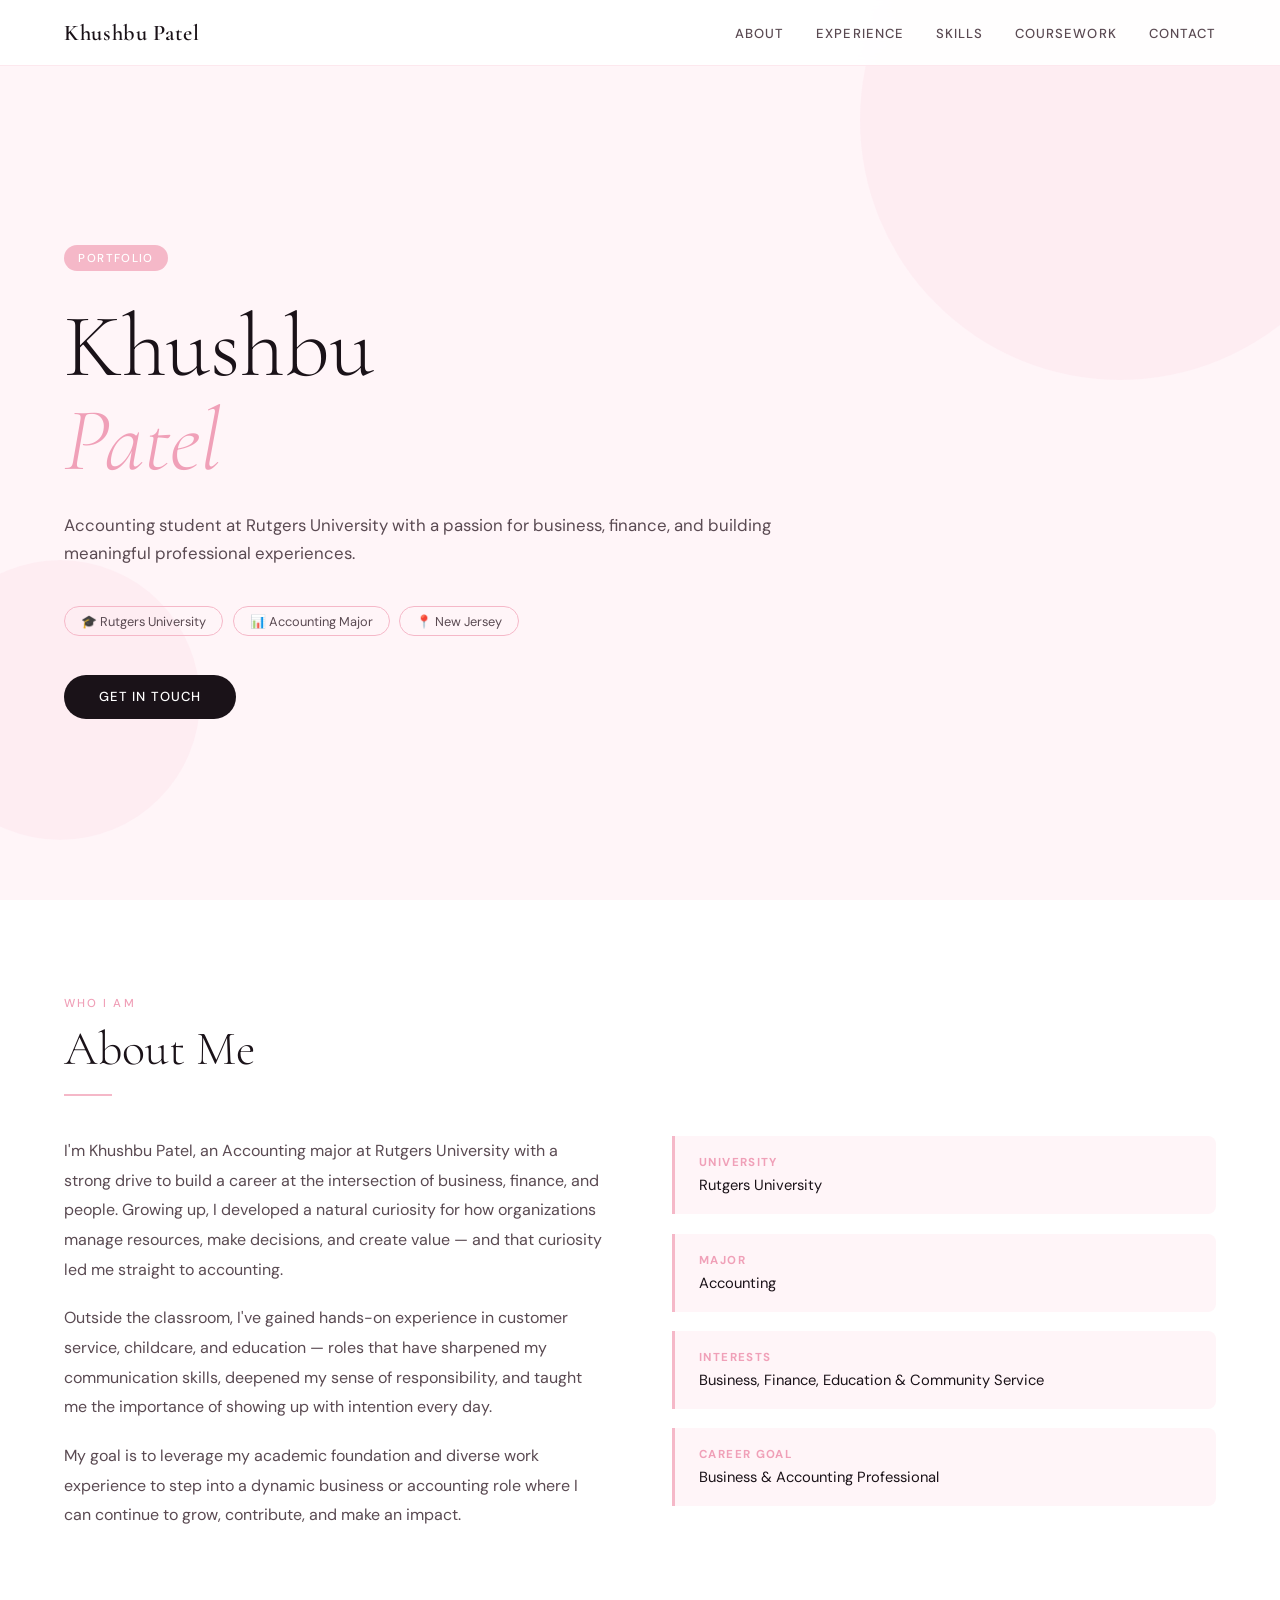
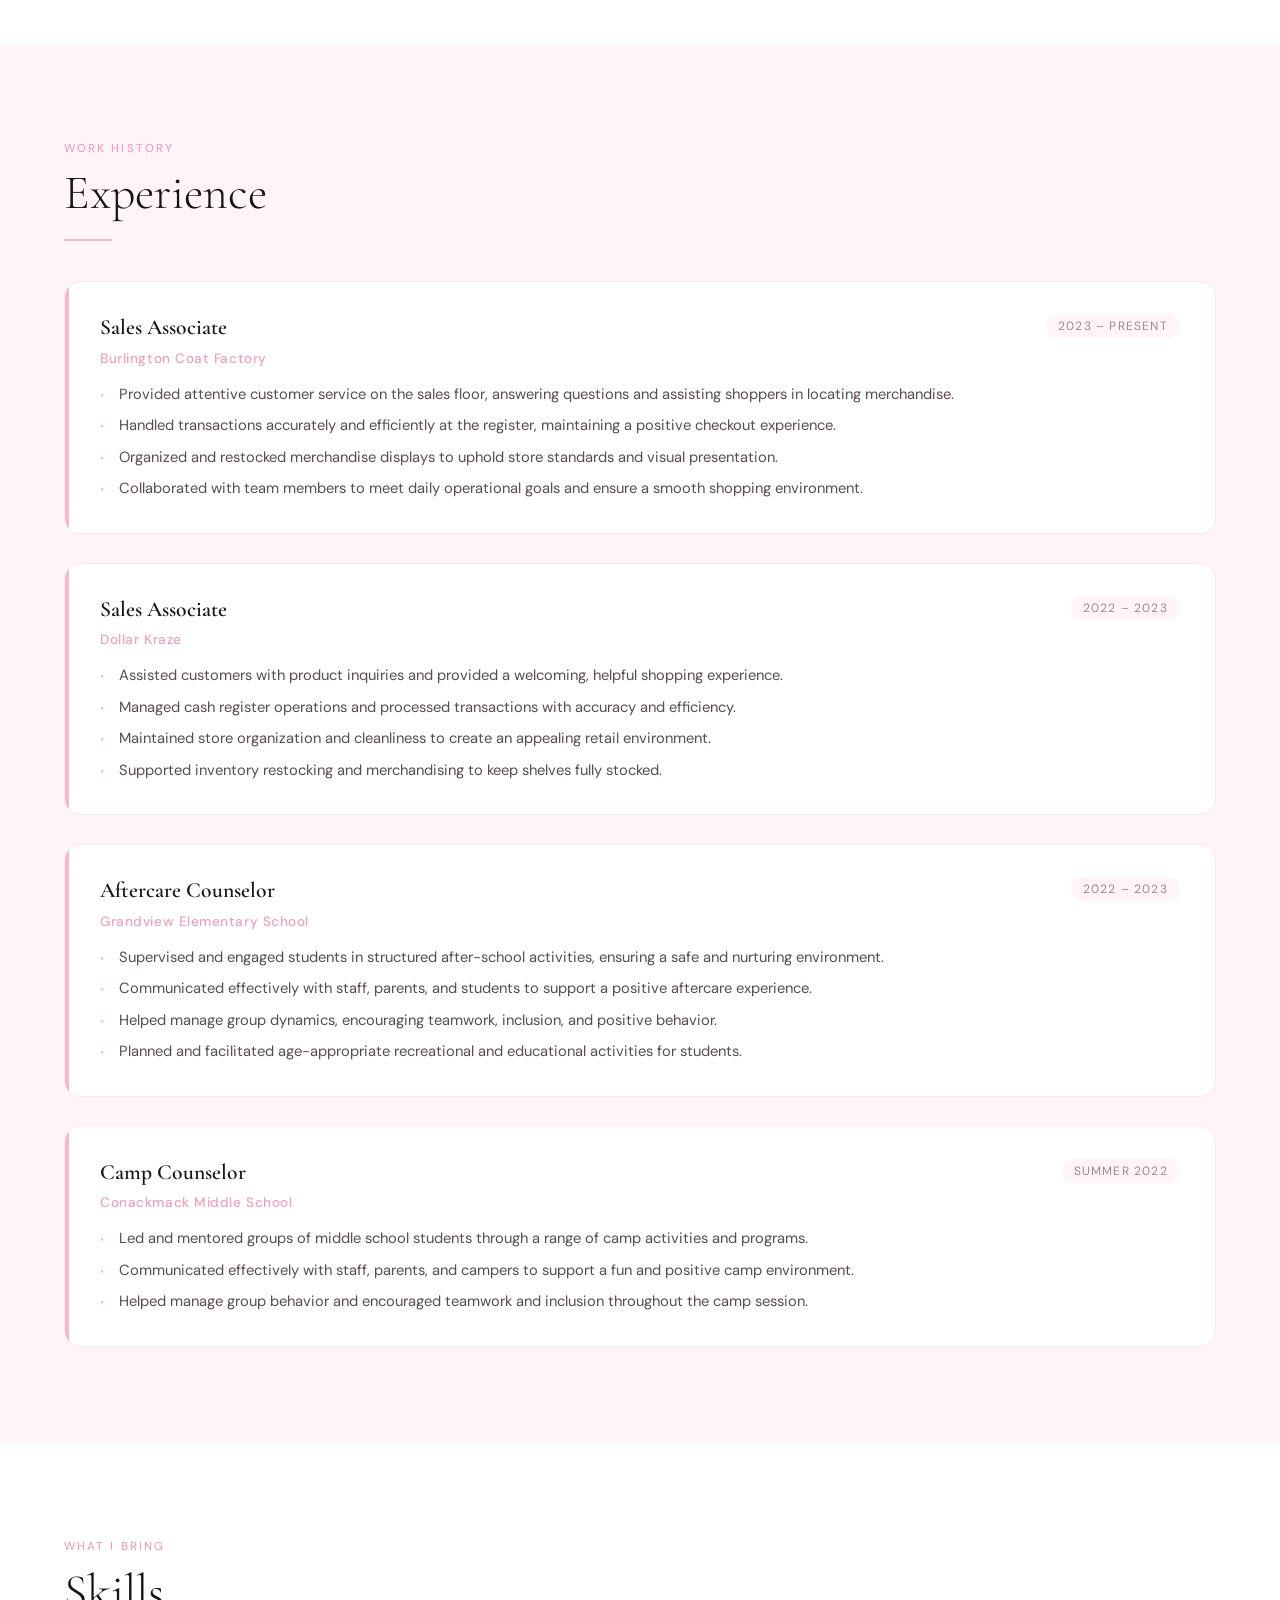
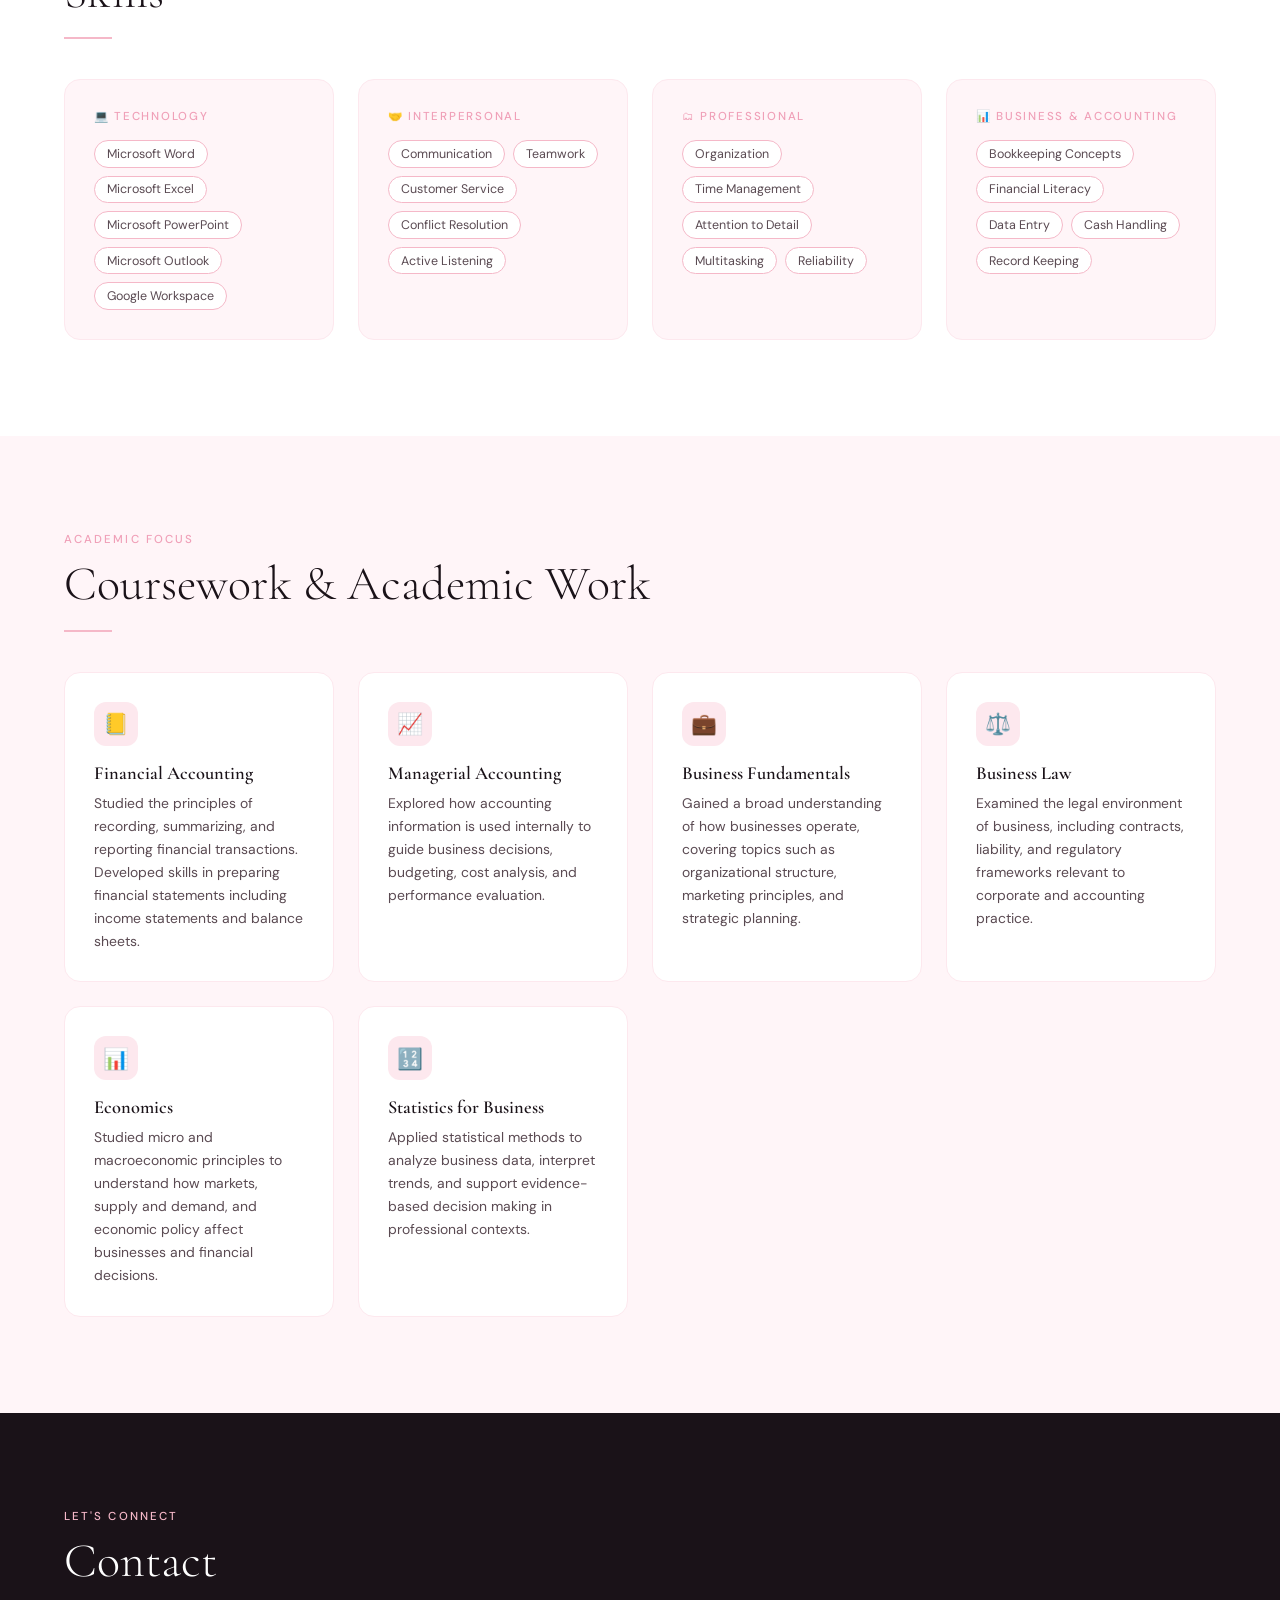
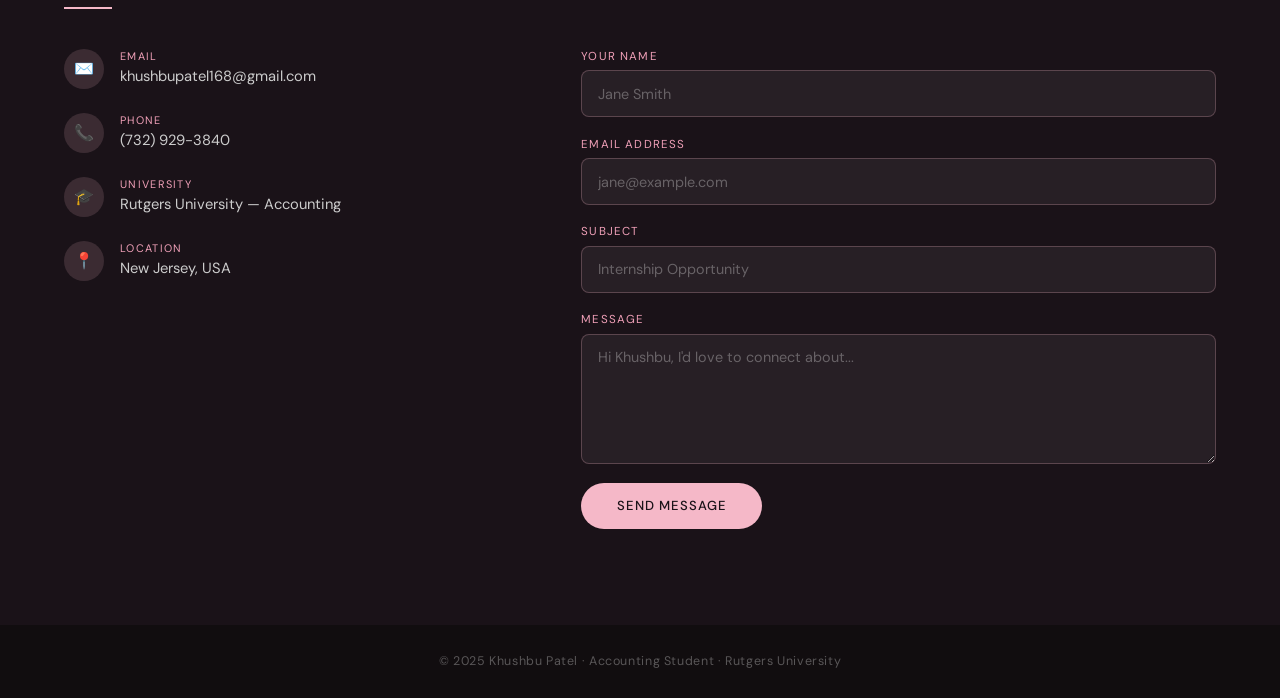
==== index.html @ afddd0d2 "Website Files Includes all files for the website..." ====
<!DOCTYPE html>
<html lang="en">
<head>
  <meta charset="UTF-8" />
  <meta name="viewport" content="width=device-width, initial-scale=1.0"/>
  <title>Khushbu Patel — Portfolio</title>
  <link href="https://fonts.googleapis.com/css2?family=Cormorant+Garamond:ital,wght@0,300;0,400;0,600;1,300;1,400&family=DM+Sans:wght@300;400;500&display=swap" rel="stylesheet"/>
  <link rel="stylesheet" href="styles.css" />
</head>
<body>

<!-- NAV -->
<nav>
  <div class="nav-logo">Khushbu Patel</div>
  <button class="nav-hamburger" id="hamburger" aria-label="Open menu">&#9776;</button>
  <ul class="nav-links" id="navLinks">
    <li><a href="#about">About</a></li>
    <li><a href="#experience">Experience</a></li>
    <li><a href="#skills">Skills</a></li>
    <li><a href="#coursework">Coursework</a></li>
    <li><a href="#contact">Contact</a></li>
  </ul>
</nav>

<!-- HERO -->
<section id="hero">
  <div class="hero-bg-circle c1"></div>
  <div class="hero-bg-circle c2"></div>
  <div class="hero-content">
    <div class="hero-tag">Portfolio</div>
    <h1>Khushbu<br><em>Patel</em></h1>
    <p class="hero-sub">
      Accounting student at Rutgers University with a passion for business, finance, and building meaningful professional experiences.
    </p>
    <div class="hero-pills">
      <span class="pill">🎓 Rutgers University</span>
      <span class="pill">📊 Accounting Major</span>
      <span class="pill">📍 New Jersey</span>
    </div>
    <a href="#contact" class="hero-cta">Get in Touch</a>
  </div>
</section>

<!-- ABOUT -->
<section id="about">
  <div class="section-label">Who I Am</div>
  <div class="section-title">About Me</div>
  <div class="divider"></div>
  <div class="about-grid reveal">
    <div class="about-text">
      <p>
        I'm Khushbu Patel, an Accounting major at Rutgers University with a strong drive to build a career at the intersection of business, finance, and people. Growing up, I developed a natural curiosity for how organizations manage resources, make decisions, and create value — and that curiosity led me straight to accounting.
      </p>
      <p>
        Outside the classroom, I've gained hands-on experience in customer service, childcare, and education — roles that have sharpened my communication skills, deepened my sense of responsibility, and taught me the importance of showing up with intention every day.
      </p>
      <p>
        My goal is to leverage my academic foundation and diverse work experience to step into a dynamic business or accounting role where I can continue to grow, contribute, and make an impact.
      </p>
    </div>
    <div class="about-facts">
      <div class="fact-card">
        <h4>University</h4>
        <p>Rutgers University</p>
      </div>
      <div class="fact-card">
        <h4>Major</h4>
        <p>Accounting</p>
      </div>
      <div class="fact-card">
        <h4>Interests</h4>
        <p>Business, Finance, Education &amp; Community Service</p>
      </div>
      <div class="fact-card">
        <h4>Career Goal</h4>
        <p>Business &amp; Accounting Professional</p>
      </div>
    </div>
  </div>
</section>

<!-- EXPERIENCE -->
<section id="experience">
  <div class="section-label">Work History</div>
  <div class="section-title">Experience</div>
  <div class="divider"></div>
  <div class="exp-grid">

    <div class="exp-card reveal">
      <div class="exp-header">
        <div class="exp-role">Sales Associate</div>
        <div class="exp-date">2023 – Present</div>
      </div>
      <div class="exp-company">Burlington Coat Factory</div>
      <ul class="exp-bullets">
        <li>Provided attentive customer service on the sales floor, answering questions and assisting shoppers in locating merchandise.</li>
        <li>Handled transactions accurately and efficiently at the register, maintaining a positive checkout experience.</li>
        <li>Organized and restocked merchandise displays to uphold store standards and visual presentation.</li>
        <li>Collaborated with team members to meet daily operational goals and ensure a smooth shopping environment.</li>
      </ul>
    </div>

    <div class="exp-card reveal">
      <div class="exp-header">
        <div class="exp-role">Sales Associate</div>
        <div class="exp-date">2022 – 2023</div>
      </div>
      <div class="exp-company">Dollar Kraze</div>
      <ul class="exp-bullets">
        <li>Assisted customers with product inquiries and provided a welcoming, helpful shopping experience.</li>
        <li>Managed cash register operations and processed transactions with accuracy and efficiency.</li>
        <li>Maintained store organization and cleanliness to create an appealing retail environment.</li>
        <li>Supported inventory restocking and merchandising to keep shelves fully stocked.</li>
      </ul>
    </div>

    <div class="exp-card reveal">
      <div class="exp-header">
        <div class="exp-role">Aftercare Counselor</div>
        <div class="exp-date">2022 – 2023</div>
      </div>
      <div class="exp-company">Grandview Elementary School</div>
      <ul class="exp-bullets">
        <li>Supervised and engaged students in structured after-school activities, ensuring a safe and nurturing environment.</li>
        <li>Communicated effectively with staff, parents, and students to support a positive aftercare experience.</li>
        <li>Helped manage group dynamics, encouraging teamwork, inclusion, and positive behavior.</li>
        <li>Planned and facilitated age-appropriate recreational and educational activities for students.</li>
      </ul>
    </div>

    <div class="exp-card reveal">
      <div class="exp-header">
        <div class="exp-role">Camp Counselor</div>
        <div class="exp-date">Summer 2022</div>
      </div>
      <div class="exp-company">Conackmack Middle School</div>
      <ul class="exp-bullets">
        <li>Led and mentored groups of middle school students through a range of camp activities and programs.</li>
        <li>Communicated effectively with staff, parents, and campers to support a fun and positive camp environment.</li>
        <li>Helped manage group behavior and encouraged teamwork and inclusion throughout the camp session.</li>
      </ul>
    </div>

  </div>
</section>

<!-- SKILLS -->
<section id="skills">
  <div class="section-label">What I Bring</div>
  <div class="section-title">Skills</div>
  <div class="divider"></div>
  <div class="skills-grid reveal">

    <div class="skill-category">
      <div class="skill-cat-title">💻 Technology</div>
      <div class="skill-tags">
        <span class="skill-tag">Microsoft Word</span>
        <span class="skill-tag">Microsoft Excel</span>
        <span class="skill-tag">Microsoft PowerPoint</span>
        <span class="skill-tag">Microsoft Outlook</span>
        <span class="skill-tag">Google Workspace</span>
      </div>
    </div>

    <div class="skill-category">
      <div class="skill-cat-title">🤝 Interpersonal</div>
      <div class="skill-tags">
        <span class="skill-tag">Communication</span>
        <span class="skill-tag">Teamwork</span>
        <span class="skill-tag">Customer Service</span>
        <span class="skill-tag">Conflict Resolution</span>
        <span class="skill-tag">Active Listening</span>
      </div>
    </div>

    <div class="skill-category">
      <div class="skill-cat-title">🗂 Professional</div>
      <div class="skill-tags">
        <span class="skill-tag">Organization</span>
        <span class="skill-tag">Time Management</span>
        <span class="skill-tag">Attention to Detail</span>
        <span class="skill-tag">Multitasking</span>
        <span class="skill-tag">Reliability</span>
      </div>
    </div>

    <div class="skill-category">
      <div class="skill-cat-title">📊 Business &amp; Accounting</div>
      <div class="skill-tags">
        <span class="skill-tag">Bookkeeping Concepts</span>
        <span class="skill-tag">Financial Literacy</span>
        <span class="skill-tag">Data Entry</span>
        <span class="skill-tag">Cash Handling</span>
        <span class="skill-tag">Record Keeping</span>
      </div>
    </div>

  </div>
</section>

<!-- COURSEWORK -->
<section id="coursework">
  <div class="section-label">Academic Focus</div>
  <div class="section-title">Coursework &amp; Academic Work</div>
  <div class="divider"></div>
  <div class="course-grid reveal">

    <div class="course-card">
      <div class="course-icon">📒</div>
      <h3>Financial Accounting</h3>
      <p>Studied the principles of recording, summarizing, and reporting financial transactions. Developed skills in preparing financial statements including income statements and balance sheets.</p>
    </div>

    <div class="course-card">
      <div class="course-icon">📈</div>
      <h3>Managerial Accounting</h3>
      <p>Explored how accounting information is used internally to guide business decisions, budgeting, cost analysis, and performance evaluation.</p>
    </div>

    <div class="course-card">
      <div class="course-icon">💼</div>
      <h3>Business Fundamentals</h3>
      <p>Gained a broad understanding of how businesses operate, covering topics such as organizational structure, marketing principles, and strategic planning.</p>
    </div>

    <div class="course-card">
      <div class="course-icon">⚖️</div>
      <h3>Business Law</h3>
      <p>Examined the legal environment of business, including contracts, liability, and regulatory frameworks relevant to corporate and accounting practice.</p>
    </div>

    <div class="course-card">
      <div class="course-icon">📊</div>
      <h3>Economics</h3>
      <p>Studied micro and macroeconomic principles to understand how markets, supply and demand, and economic policy affect businesses and financial decisions.</p>
    </div>

    <div class="course-card">
      <div class="course-icon">🔢</div>
      <h3>Statistics for Business</h3>
      <p>Applied statistical methods to analyze business data, interpret trends, and support evidence-based decision making in professional contexts.</p>
    </div>

  </div>
</section>

<!-- CONTACT -->
<section id="contact">
  <div class="section-label">Let's Connect</div>
  <div class="section-title">Contact</div>
  <div class="divider contact-divider"></div>
  <div class="contact-grid reveal">

    <div class="contact-info">
      <div class="contact-item">
        <div class="contact-icon">✉️</div>
        <div class="contact-item-text">
          <span class="contact-item-label">Email</span>
          <span class="contact-item-value"><a href="mailto:khushbupatel168@gmail.com">khushbupatel168@gmail.com</a></span>
        </div>
      </div>
      <div class="contact-item">
        <div class="contact-icon">📞</div>
        <div class="contact-item-text">
          <span class="contact-item-label">Phone</span>
          <span class="contact-item-value"><a href="tel:+17329293840">(732) 929-3840</a></span>
        </div>
      </div>
      <div class="contact-item">
        <div class="contact-icon">🎓</div>
        <div class="contact-item-text">
          <span class="contact-item-label">University</span>
          <span class="contact-item-value">Rutgers University — Accounting</span>
        </div>
      </div>
      <div class="contact-item">
        <div class="contact-icon">📍</div>
        <div class="contact-item-text">
          <span class="contact-item-label">Location</span>
          <span class="contact-item-value">New Jersey, USA</span>
        </div>
      </div>
    </div>

    <form class="contact-form" id="contactForm">
      <div class="form-group">
        <label for="name">Your Name</label>
        <input type="text" id="name" placeholder="Jane Smith" required />
      </div>
      <div class="form-group">
        <label for="email">Email Address</label>
        <input type="email" id="email" placeholder="jane@example.com" required />
      </div>
      <div class="form-group">
        <label for="subject">Subject</label>
        <input type="text" id="subject" placeholder="Internship Opportunity" />
      </div>
      <div class="form-group">
        <label for="message">Message</label>
        <textarea id="message" placeholder="Hi Khushbu, I'd love to connect about..." required></textarea>
      </div>
      <button type="submit" class="submit-btn" id="submitBtn">Send Message</button>
    </form>

  </div>
</section>

<footer>
  <p>© 2025 Khushbu Patel · Accounting Student · Rutgers University</p>
</footer>

<script src="main.js"></script>
</body>
</html>
---- styles.css ----
/* ============================================================
   styles.css — Khushbu Patel Portfolio
   ============================================================ */

/* ── CSS VARIABLES ── */
:root {
  --pink:       #f5b8c8;
  --pink-light: #fde8ee;
  --pink-mid:   #f0a0b8;
  --pink-pale:  #fff5f8;
  --dark:       #1a1218;
  --mid:        #5a4a52;
  --light:      #9a8890;
  --white:      #ffffff;
}

/* ── RESET & BASE ── */
*, *::before, *::after {
  margin: 0;
  padding: 0;
  box-sizing: border-box;
}

html {
  scroll-behavior: smooth;
}

body {
  font-family: 'DM Sans', sans-serif;
  background: var(--white);
  color: var(--dark);
  overflow-x: hidden;
}

/* ── NAVIGATION ── */
nav {
  position: fixed;
  top: 0; left: 0; right: 0;
  z-index: 100;
  display: flex;
  justify-content: space-between;
  align-items: center;
  padding: 1.2rem 5%;
  background: rgba(255, 255, 255, 0.92);
  backdrop-filter: blur(12px);
  border-bottom: 1px solid var(--pink-light);
  transition: box-shadow 0.3s;
}

nav.scrolled {
  box-shadow: 0 2px 20px rgba(245, 184, 200, 0.2);
}

.nav-logo {
  font-family: 'Cormorant Garamond', serif;
  font-size: 1.4rem;
  font-weight: 600;
  color: var(--dark);
  letter-spacing: 0.03em;
}

.nav-links {
  display: flex;
  gap: 2rem;
  list-style: none;
}

.nav-links a {
  text-decoration: none;
  font-size: 0.82rem;
  font-weight: 500;
  letter-spacing: 0.08em;
  text-transform: uppercase;
  color: var(--mid);
  transition: color 0.2s;
  position: relative;
  padding-bottom: 2px;
}

.nav-links a::after {
  content: '';
  position: absolute;
  bottom: 0; left: 0;
  width: 0; height: 1px;
  background: var(--pink-mid);
  transition: width 0.25s;
}

.nav-links a:hover { color: var(--pink-mid); }
.nav-links a:hover::after { width: 100%; }

.nav-hamburger {
  display: none;
  background: none;
  border: none;
  font-size: 1.5rem;
  cursor: pointer;
  color: var(--dark);
}

/* ── HERO ── */
#hero {
  min-height: 100vh;
  display: flex;
  align-items: center;
  justify-content: flex-start;
  padding: 8rem 5% 4rem;
  background: var(--pink-pale);
  position: relative;
  overflow: hidden;
}

.hero-bg-circle {
  position: absolute;
  border-radius: 50%;
  background: var(--pink-light);
  opacity: 0.55;
}

.hero-bg-circle.c1 { width: 520px; height: 520px; top: -140px; right: -100px; }
.hero-bg-circle.c2 { width: 280px; height: 280px; bottom: 60px;  left: -80px; }

.hero-content {
  position: relative;
  max-width: 720px;
}

.hero-tag {
  display: inline-block;
  background: var(--pink);
  color: var(--white);
  font-size: 0.72rem;
  font-weight: 500;
  letter-spacing: 0.12em;
  text-transform: uppercase;
  padding: 0.35rem 0.9rem;
  border-radius: 2rem;
  margin-bottom: 1.8rem;
  animation: fadeUp 0.6s ease both;
}

h1 {
  font-family: 'Cormorant Garamond', serif;
  font-size: clamp(3.2rem, 7vw, 6rem);
  font-weight: 300;
  line-height: 1.05;
  color: var(--dark);
  margin-bottom: 0.5rem;
  animation: fadeUp 0.7s 0.1s ease both;
}

h1 em {
  font-style: italic;
  color: var(--pink-mid);
}

.hero-sub {
  font-size: 1.05rem;
  color: var(--mid);
  margin: 1.4rem 0 2.4rem;
  line-height: 1.7;
  animation: fadeUp 0.7s 0.2s ease both;
}

.hero-pills {
  display: flex;
  flex-wrap: wrap;
  gap: 0.6rem;
  animation: fadeUp 0.7s 0.3s ease both;
}

.pill {
  border: 1px solid var(--pink);
  color: var(--mid);
  font-size: 0.8rem;
  padding: 0.35rem 1rem;
  border-radius: 2rem;
  background: transparent;
}

.hero-cta {
  display: inline-block;
  margin-top: 2.4rem;
  background: var(--dark);
  color: var(--white);
  text-decoration: none;
  font-size: 0.82rem;
  font-weight: 500;
  letter-spacing: 0.08em;
  text-transform: uppercase;
  padding: 0.85rem 2.2rem;
  border-radius: 2rem;
  transition: background 0.25s, transform 0.2s;
  animation: fadeUp 0.7s 0.4s ease both;
}

.hero-cta:hover {
  background: var(--pink-mid);
  transform: translateY(-2px);
}

/* ── SECTIONS (shared) ── */
section {
  padding: 6rem 5%;
}

.section-label {
  font-size: 0.72rem;
  font-weight: 500;
  letter-spacing: 0.18em;
  text-transform: uppercase;
  color: var(--pink-mid);
  margin-bottom: 0.6rem;
}

.section-title {
  font-family: 'Cormorant Garamond', serif;
  font-size: clamp(2rem, 4vw, 3rem);
  font-weight: 300;
  color: var(--dark);
  line-height: 1.2;
}

.divider {
  width: 48px;
  height: 2px;
  background: var(--pink);
  margin: 1rem 0 2.5rem;
}

/* ── ABOUT ── */
#about {
  background: var(--white);
}

.about-grid {
  display: grid;
  grid-template-columns: 1fr 1fr;
  gap: 4rem;
  align-items: start;
}

.about-text p {
  font-size: 1rem;
  line-height: 1.85;
  color: var(--mid);
  margin-bottom: 1.2rem;
}

.about-facts {
  display: flex;
  flex-direction: column;
  gap: 1.2rem;
}

.fact-card {
  background: var(--pink-pale);
  border-left: 3px solid var(--pink);
  padding: 1.2rem 1.5rem;
  border-radius: 0 0.5rem 0.5rem 0;
}

.fact-card h4 {
  font-size: 0.72rem;
  letter-spacing: 0.12em;
  text-transform: uppercase;
  color: var(--pink-mid);
  margin-bottom: 0.3rem;
}

.fact-card p {
  font-size: 0.92rem;
  color: var(--dark);
  font-weight: 400;
}

/* ── EXPERIENCE ── */
#experience {
  background: var(--pink-pale);
}

.exp-grid {
  display: flex;
  flex-direction: column;
  gap: 1.8rem;
}

.exp-card {
  background: var(--white);
  border-radius: 1rem;
  padding: 2rem 2.2rem;
  border: 1px solid var(--pink-light);
  transition: box-shadow 0.25s, transform 0.25s;
  position: relative;
  overflow: hidden;
}

.exp-card::before {
  content: '';
  position: absolute;
  left: 0; top: 0; bottom: 0;
  width: 4px;
  background: var(--pink);
}

.exp-card:hover {
  box-shadow: 0 8px 32px rgba(245, 184, 200, 0.25);
  transform: translateY(-3px);
}

.exp-header {
  display: flex;
  justify-content: space-between;
  align-items: flex-start;
  margin-bottom: 0.6rem;
  flex-wrap: wrap;
  gap: 0.5rem;
}

.exp-role {
  font-family: 'Cormorant Garamond', serif;
  font-size: 1.35rem;
  font-weight: 600;
  color: var(--dark);
}

.exp-date {
  font-size: 0.75rem;
  letter-spacing: 0.1em;
  text-transform: uppercase;
  color: var(--light);
  background: var(--pink-pale);
  padding: 0.25rem 0.75rem;
  border-radius: 1rem;
}

.exp-company {
  font-size: 0.85rem;
  font-weight: 500;
  color: var(--pink-mid);
  margin-bottom: 1rem;
  letter-spacing: 0.04em;
}

.exp-bullets {
  list-style: none;
  display: flex;
  flex-direction: column;
  gap: 0.5rem;
}

.exp-bullets li {
  font-size: 0.92rem;
  color: var(--mid);
  line-height: 1.6;
  padding-left: 1.2rem;
  position: relative;
}

.exp-bullets li::before {
  content: '·';
  position: absolute;
  left: 0;
  color: var(--pink);
  font-size: 1.4rem;
  line-height: 1.2;
}

/* ── SKILLS ── */
#skills {
  background: var(--white);
}

.skills-grid {
  display: grid;
  grid-template-columns: repeat(auto-fit, minmax(220px, 1fr));
  gap: 1.5rem;
}

.skill-category {
  background: var(--pink-pale);
  border-radius: 1rem;
  padding: 1.8rem;
  border: 1px solid var(--pink-light);
  transition: transform 0.2s;
}

.skill-category:hover {
  transform: translateY(-4px);
}

.skill-cat-title {
  font-size: 0.72rem;
  letter-spacing: 0.15em;
  text-transform: uppercase;
  color: var(--pink-mid);
  margin-bottom: 1rem;
  font-weight: 500;
}

.skill-tags {
  display: flex;
  flex-wrap: wrap;
  gap: 0.5rem;
}

.skill-tag {
  background: var(--white);
  border: 1px solid var(--pink);
  color: var(--mid);
  font-size: 0.78rem;
  padding: 0.3rem 0.75rem;
  border-radius: 2rem;
}

/* ── COURSEWORK ── */
#coursework {
  background: var(--pink-pale);
}

.course-grid {
  display: grid;
  grid-template-columns: repeat(auto-fit, minmax(260px, 1fr));
  gap: 1.5rem;
}

.course-card {
  background: var(--white);
  border-radius: 1rem;
  padding: 1.8rem;
  border: 1px solid var(--pink-light);
  transition: box-shadow 0.25s, transform 0.25s;
}

.course-card:hover {
  box-shadow: 0 6px 24px rgba(245, 184, 200, 0.2);
  transform: translateY(-3px);
}

.course-icon {
  width: 44px; height: 44px;
  background: var(--pink-light);
  border-radius: 0.75rem;
  display: flex;
  align-items: center;
  justify-content: center;
  font-size: 1.3rem;
  margin-bottom: 1rem;
}

.course-card h3 {
  font-family: 'Cormorant Garamond', serif;
  font-size: 1.15rem;
  font-weight: 600;
  color: var(--dark);
  margin-bottom: 0.5rem;
}

.course-card p {
  font-size: 0.87rem;
  color: var(--mid);
  line-height: 1.65;
}

/* ── CONTACT ── */
#contact {
  background: var(--dark);
}

#contact .section-label { color: var(--pink); }
#contact .section-title { color: var(--white); }

.contact-divider {
  background: var(--pink);
}

.contact-grid {
  display: grid;
  grid-template-columns: 1fr 1.4fr;
  gap: 4rem;
  align-items: start;
}

.contact-info {
  display: flex;
  flex-direction: column;
  gap: 1.5rem;
}

.contact-item {
  display: flex;
  align-items: flex-start;
  gap: 1rem;
}

.contact-icon {
  width: 40px; height: 40px;
  min-width: 40px;
  background: rgba(245, 184, 200, 0.15);
  border-radius: 50%;
  display: flex;
  align-items: center;
  justify-content: center;
  font-size: 1rem;
}

.contact-item-text {
  display: flex;
  flex-direction: column;
}

.contact-item-label {
  font-size: 0.68rem;
  letter-spacing: 0.12em;
  text-transform: uppercase;
  color: var(--pink-mid);
  margin-bottom: 0.2rem;
}

.contact-item-value {
  font-size: 0.92rem;
  color: #ccc;
}

.contact-item-value a {
  color: #ccc;
  text-decoration: none;
  transition: color 0.2s;
}

.contact-item-value a:hover {
  color: var(--pink);
}

/* Contact Form */
.contact-form {
  display: flex;
  flex-direction: column;
  gap: 1.2rem;
}

.form-group {
  display: flex;
  flex-direction: column;
  gap: 0.4rem;
}

.form-group label {
  font-size: 0.72rem;
  letter-spacing: 0.1em;
  text-transform: uppercase;
  color: var(--pink-mid);
}

.form-group input,
.form-group textarea {
  background: rgba(255, 255, 255, 0.06);
  border: 1px solid rgba(245, 184, 200, 0.25);
  border-radius: 0.5rem;
  padding: 0.85rem 1rem;
  color: var(--white);
  font-family: 'DM Sans', sans-serif;
  font-size: 0.9rem;
  outline: none;
  transition: border-color 0.2s;
}

.form-group input:focus,
.form-group textarea:focus {
  border-color: var(--pink-mid);
}

.form-group textarea {
  resize: vertical;
  min-height: 130px;
}

.form-group input::placeholder,
.form-group textarea::placeholder {
  color: rgba(255, 255, 255, 0.3);
}

.submit-btn {
  align-self: flex-start;
  background: var(--pink);
  color: var(--dark);
  border: none;
  padding: 0.9rem 2.2rem;
  border-radius: 2rem;
  font-family: 'DM Sans', sans-serif;
  font-size: 0.82rem;
  font-weight: 500;
  letter-spacing: 0.08em;
  text-transform: uppercase;
  cursor: pointer;
  transition: background 0.2s, transform 0.2s;
}

.submit-btn:hover {
  background: var(--pink-mid);
  transform: translateY(-2px);
}

.submit-btn.sent {
  background: #b8e6c8;
  color: var(--dark);
  cursor: default;
  transform: none;
}

/* ── FOOTER ── */
footer {
  text-align: center;
  padding: 1.8rem;
  background: #110d0f;
  color: rgba(255, 255, 255, 0.3);
  font-size: 0.78rem;
  letter-spacing: 0.05em;
}

/* ── SCROLL REVEAL ── */
.reveal {
  opacity: 0;
  transform: translateY(24px);
  transition: opacity 0.65s ease, transform 0.65s ease;
}

.reveal.visible {
  opacity: 1;
  transform: translateY(0);
}

/* ── KEYFRAMES ── */
@keyframes fadeUp {
  from { opacity: 0; transform: translateY(22px); }
  to   { opacity: 1; transform: translateY(0); }
}

/* ── RESPONSIVE ── */
@media (max-width: 900px) {
  .about-grid,
  .contact-grid {
    grid-template-columns: 1fr;
    gap: 2.5rem;
  }
}

@media (max-width: 768px) {
  .nav-links {
    display: none;
    flex-direction: column;
    position: absolute;
    top: 100%;
    left: 0; right: 0;
    background: var(--white);
    border-top: 1px solid var(--pink-light);
    padding: 1rem 5%;
    gap: 1rem;
  }

  .nav-links.open {
    display: flex;
  }

  .nav-hamburger {
    display: block;
  }

  h1 { font-size: 2.8rem; }

  .skills-grid {
    grid-template-columns: 1fr;
  }

  .course-grid {
    grid-template-columns: 1fr;
  }
}
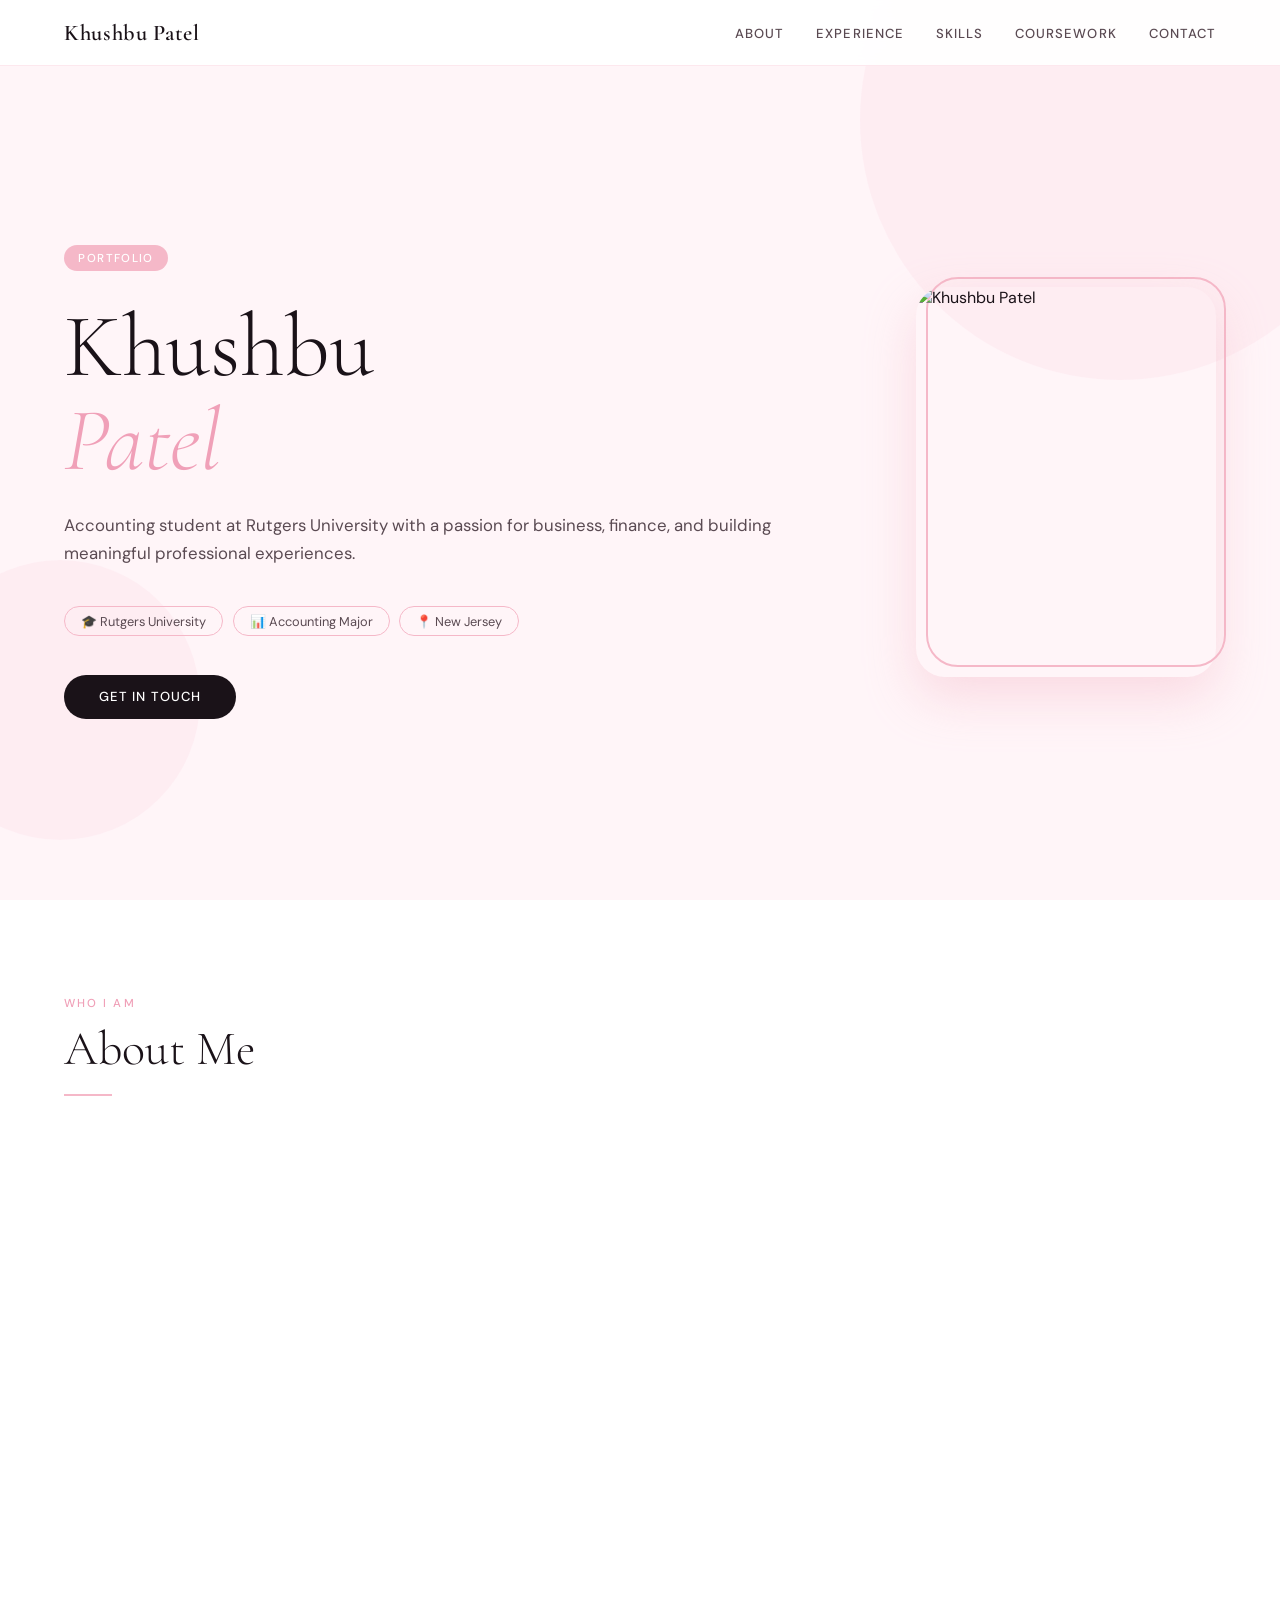
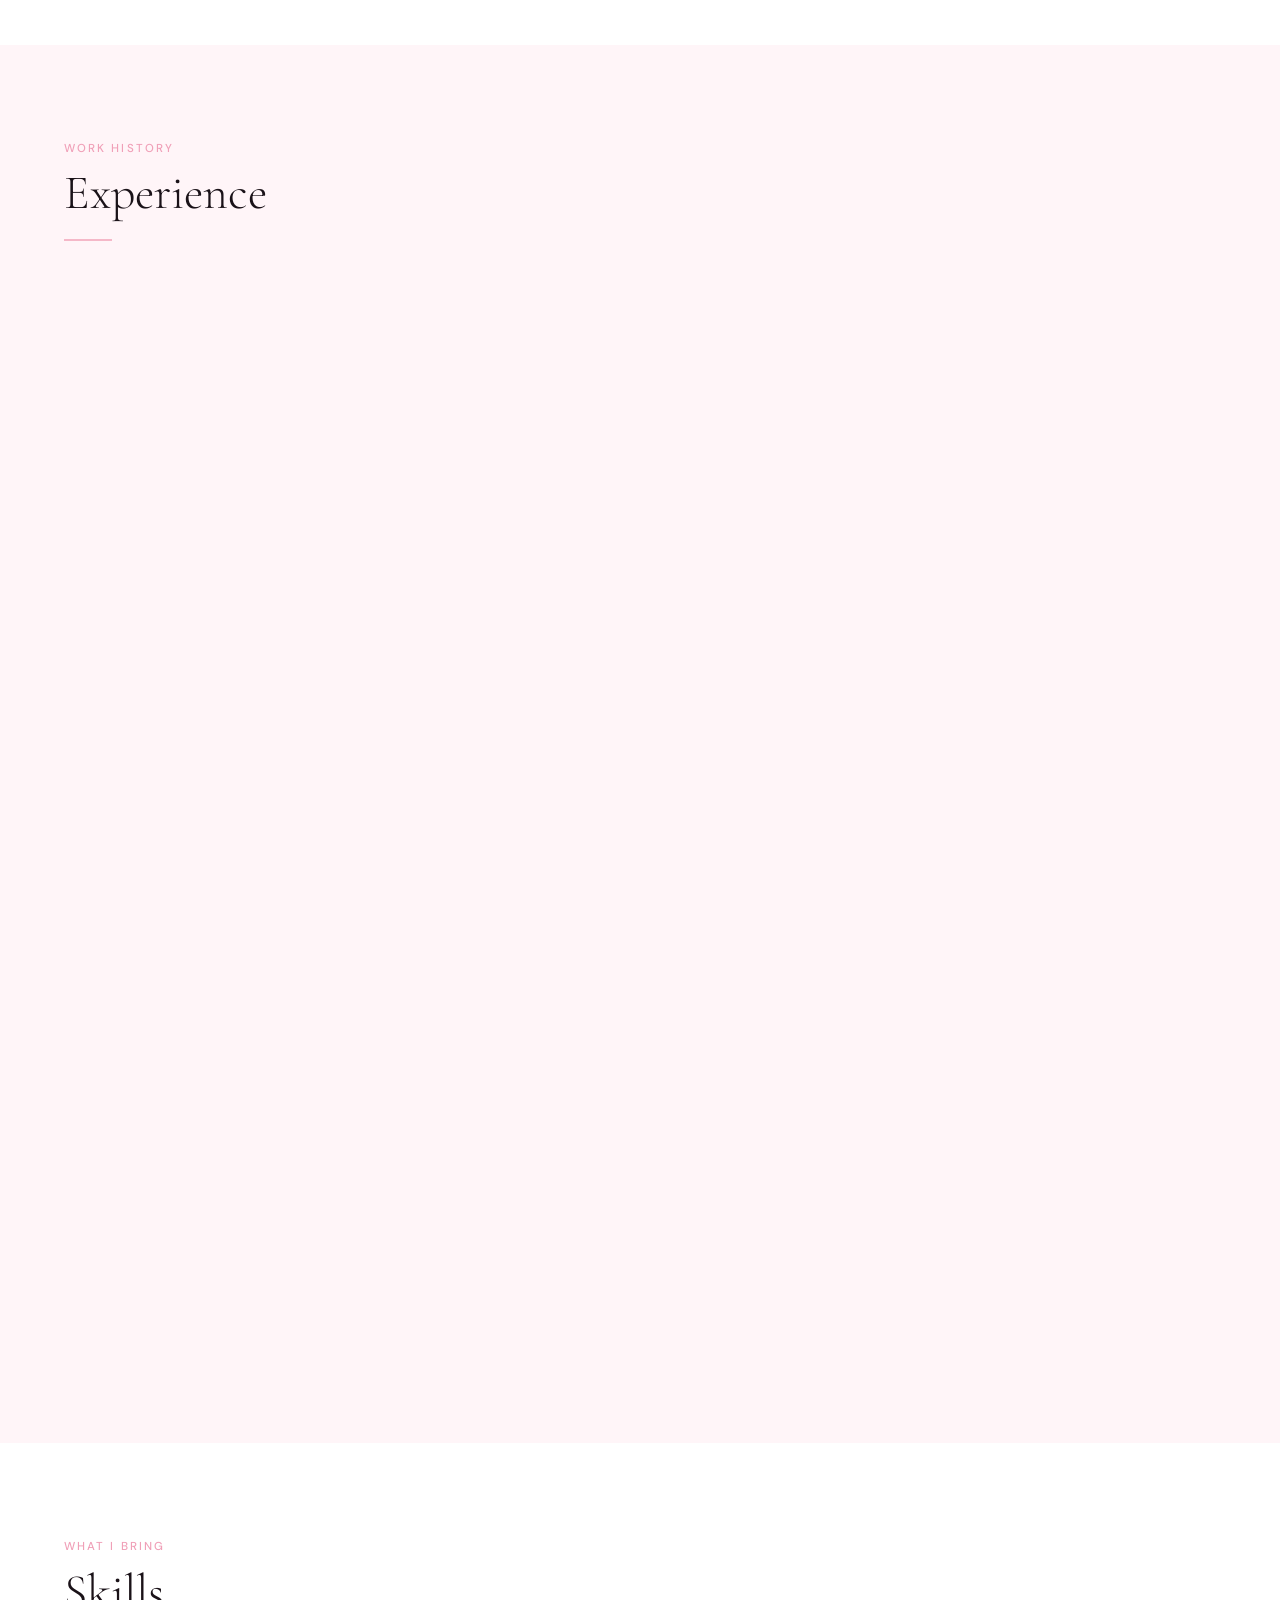
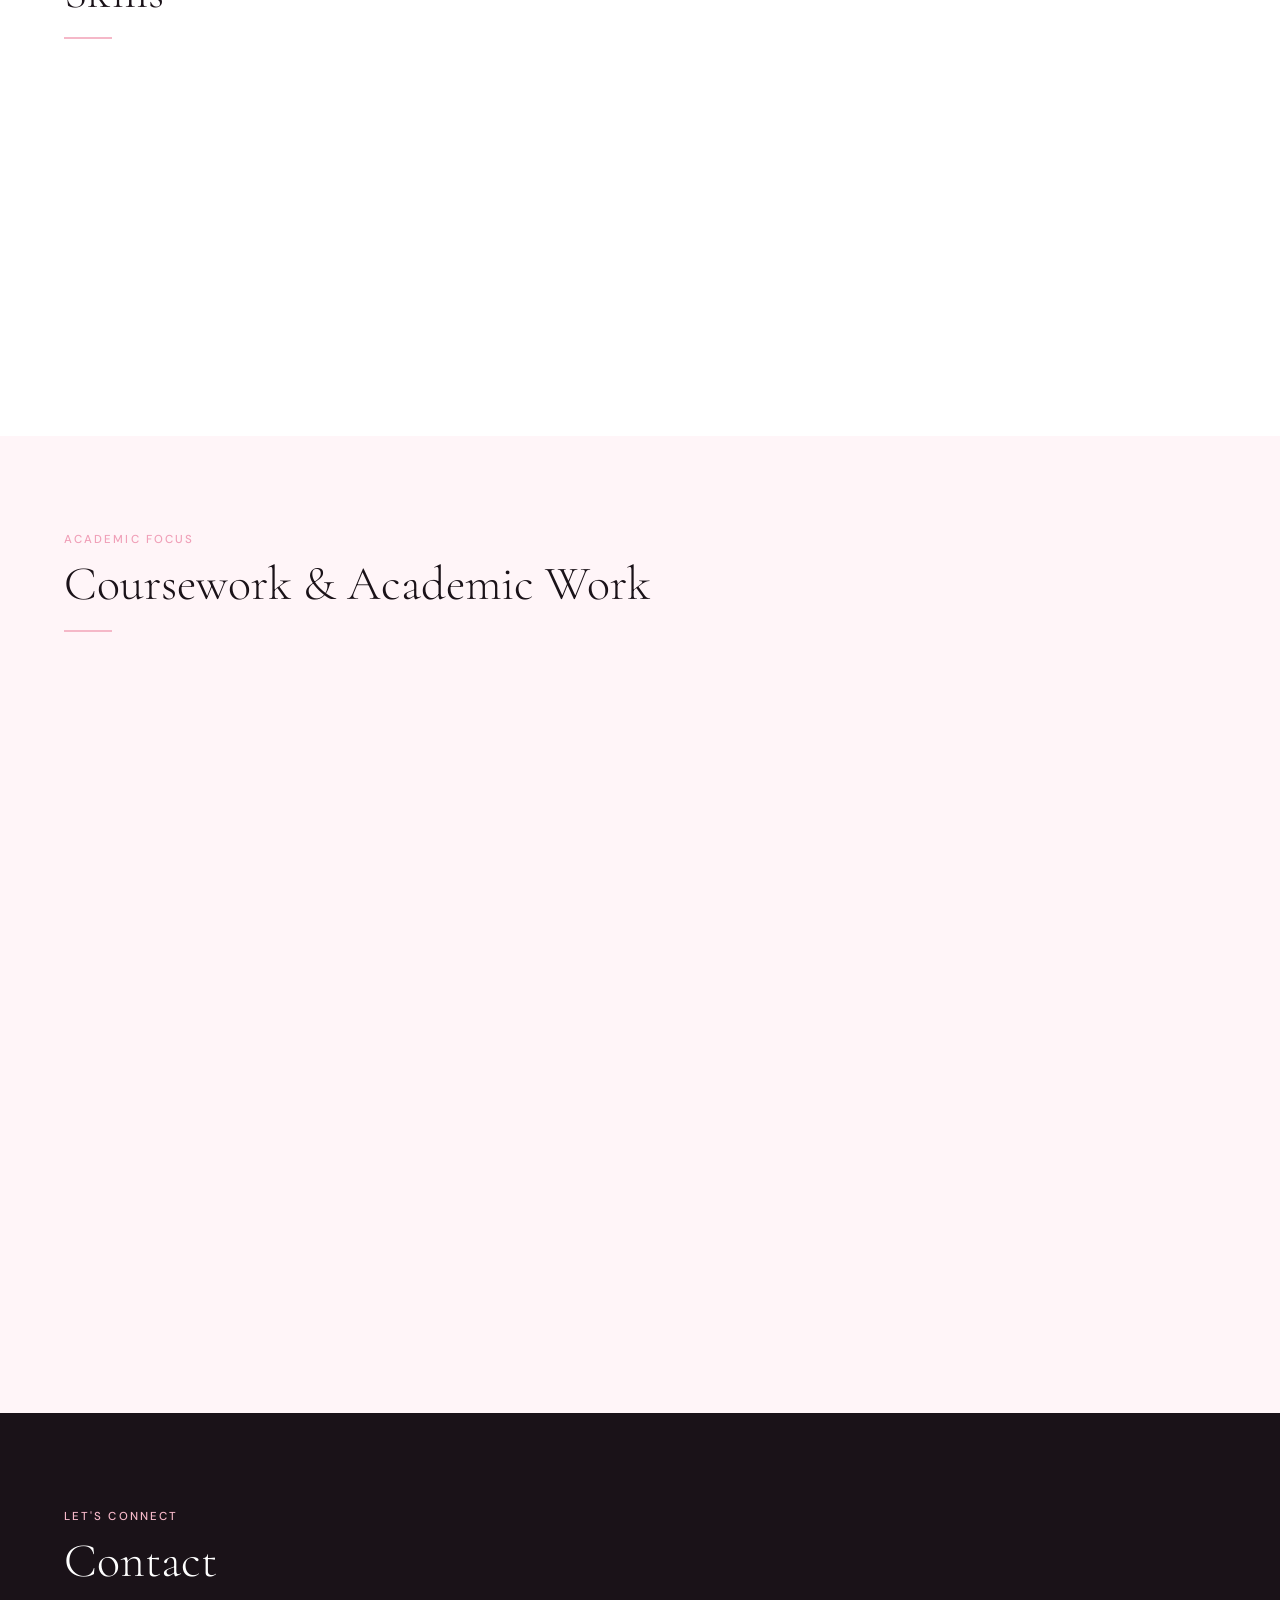
==== commit 9470825a: "Website changes Included picture for the website..." ====
--- a/index.html
+++ b/index.html
@@ -39,6 +39,11 @@
     </div>
     <a href="#contact" class="hero-cta">Get in Touch</a>
   </div>
+
+  <div class="hero-photo-wrap">
+    <img src="Screen_Shot_2026-03-10_at_1_11_37_PM.png" alt="Khushbu Patel" class="hero-photo" />
+  </div>
+
 </section>
 
 <!-- ABOUT -->
@@ -256,7 +261,7 @@
         <div class="contact-icon">✉️</div>
         <div class="contact-item-text">
           <span class="contact-item-label">Email</span>
-          <span class="contact-item-value"><a href="mailto:khushbupatel168@gmail.com">khushbupatel168@gmail.com</a></span>
+          <span class="contact-item-value"><a href="/cdn-cgi/l/email-protection#7e15160b0d161c0b0e1f0a1b124f48463e19131f1712501d1113"><span class="__cf_email__" data-cfemail="c3a8abb6b0aba1b6b3a2b7a6aff2f5fb83a4aea2aaafeda0acae">[email&#160;protected]</span></a></span>
         </div>
       </div>
       <div class="contact-item">
@@ -303,12 +308,4 @@
     </form>
 
   </div>
-</section>
-
-<footer>
-  <p>© 2025 Khushbu Patel · Accounting Student · Rutgers University</p>
-</footer>
-
-<script src="main.js"></script>
-</body>
-</html>
+</sectio
--- a/styles.css
+++ b/styles.css
@@ -616,6 +616,51 @@
   color: rgba(255, 255, 255, 0.3);
   font-size: 0.78rem;
   letter-spacing: 0.05em;
+}
+
+/* ── HERO PHOTO ── */
+#hero {
+  justify-content: space-between;
+  gap: 3rem;
+}
+
+.hero-photo-wrap {
+  position: relative;
+  flex-shrink: 0;
+  animation: fadeUp 0.8s 0.2s ease both;
+}
+
+.hero-photo-wrap::before {
+  content: '';
+  position: absolute;
+  inset: -10px -10px 10px 10px;
+  border: 2px solid var(--pink);
+  border-radius: 2rem;
+  z-index: 0;
+}
+
+.hero-photo {
+  position: relative;
+  width: 300px;
+  height: 390px;
+  object-fit: cover;
+  object-position: top center;
+  border-radius: 1.8rem;
+  z-index: 1;
+  box-shadow: 0 20px 50px rgba(245, 184, 200, 0.45);
+  display: block;
+}
+
+@media (max-width: 900px) {
+  #hero {
+    flex-direction: column-reverse;
+    align-items: flex-start;
+  }
+
+  .hero-photo {
+    width: 200px;
+    height: 260px;
+  }
 }
 
 /* ── SCROLL REVEAL ── */
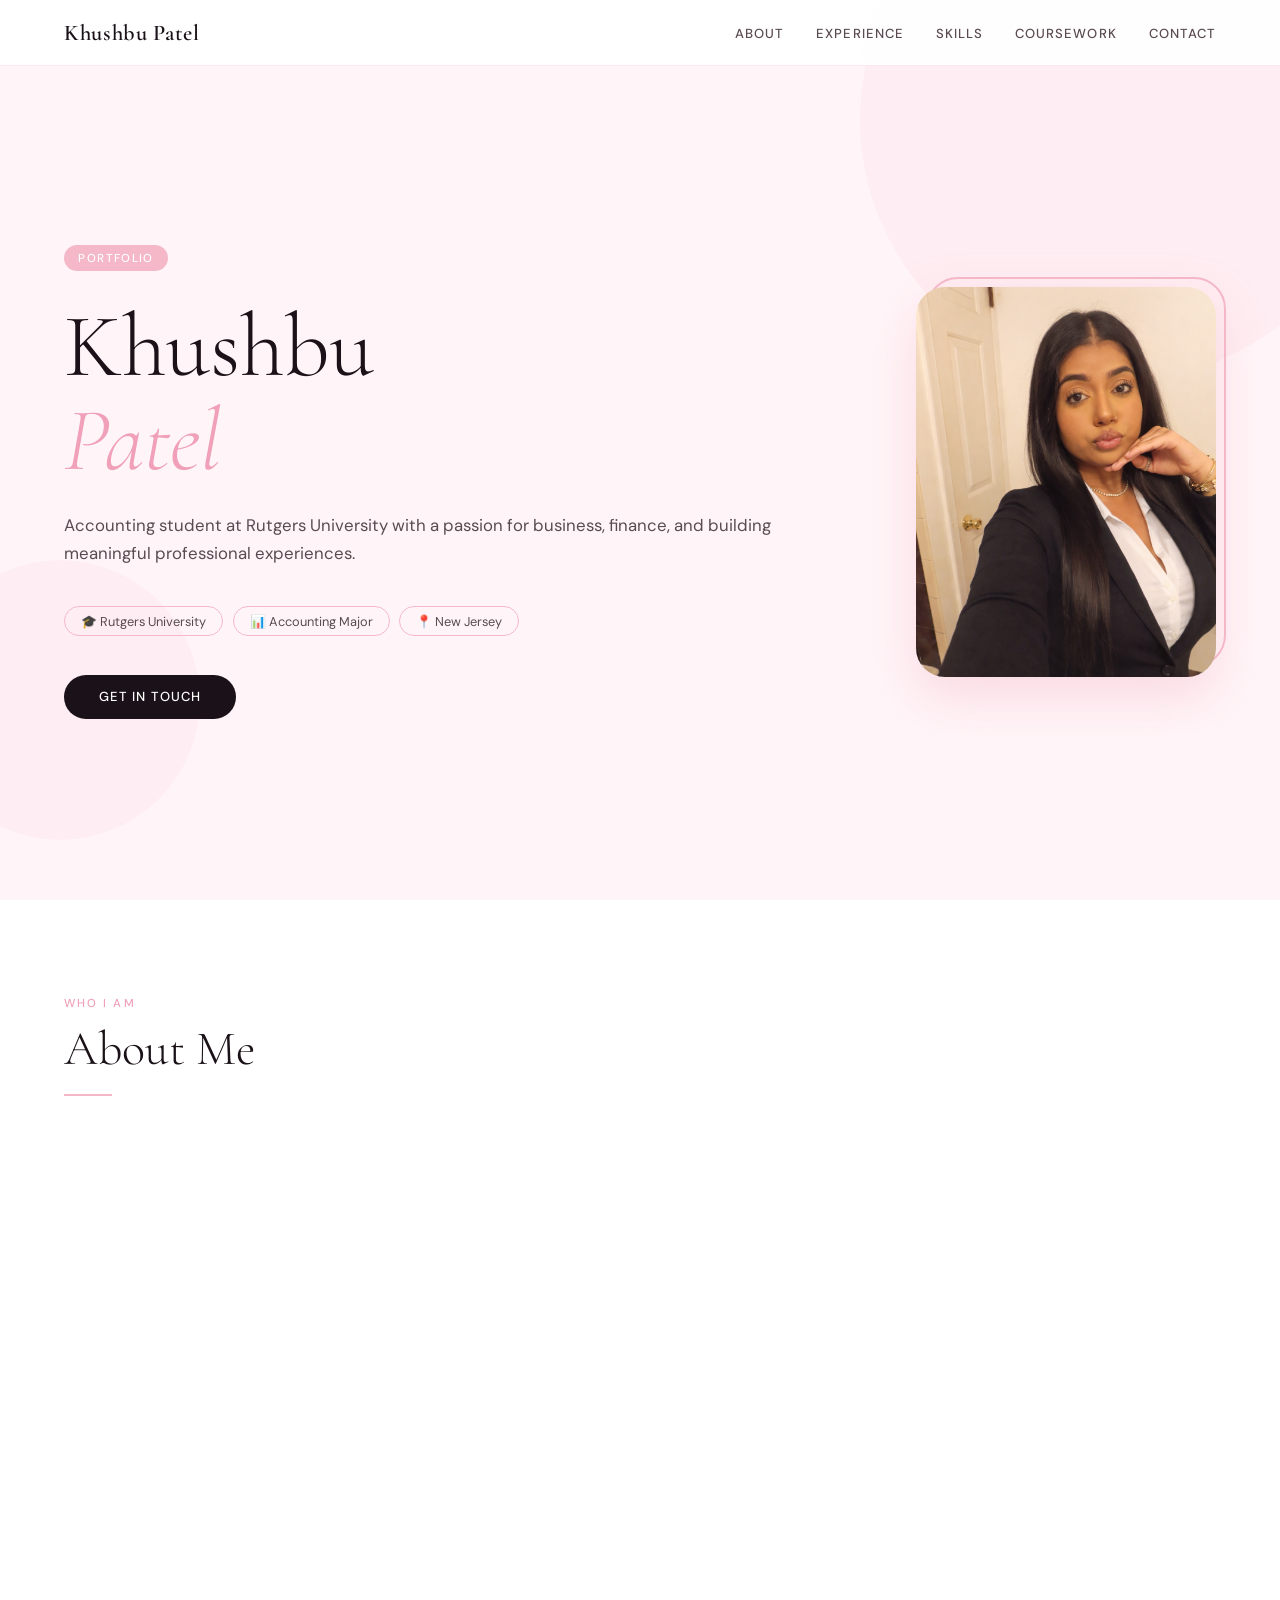
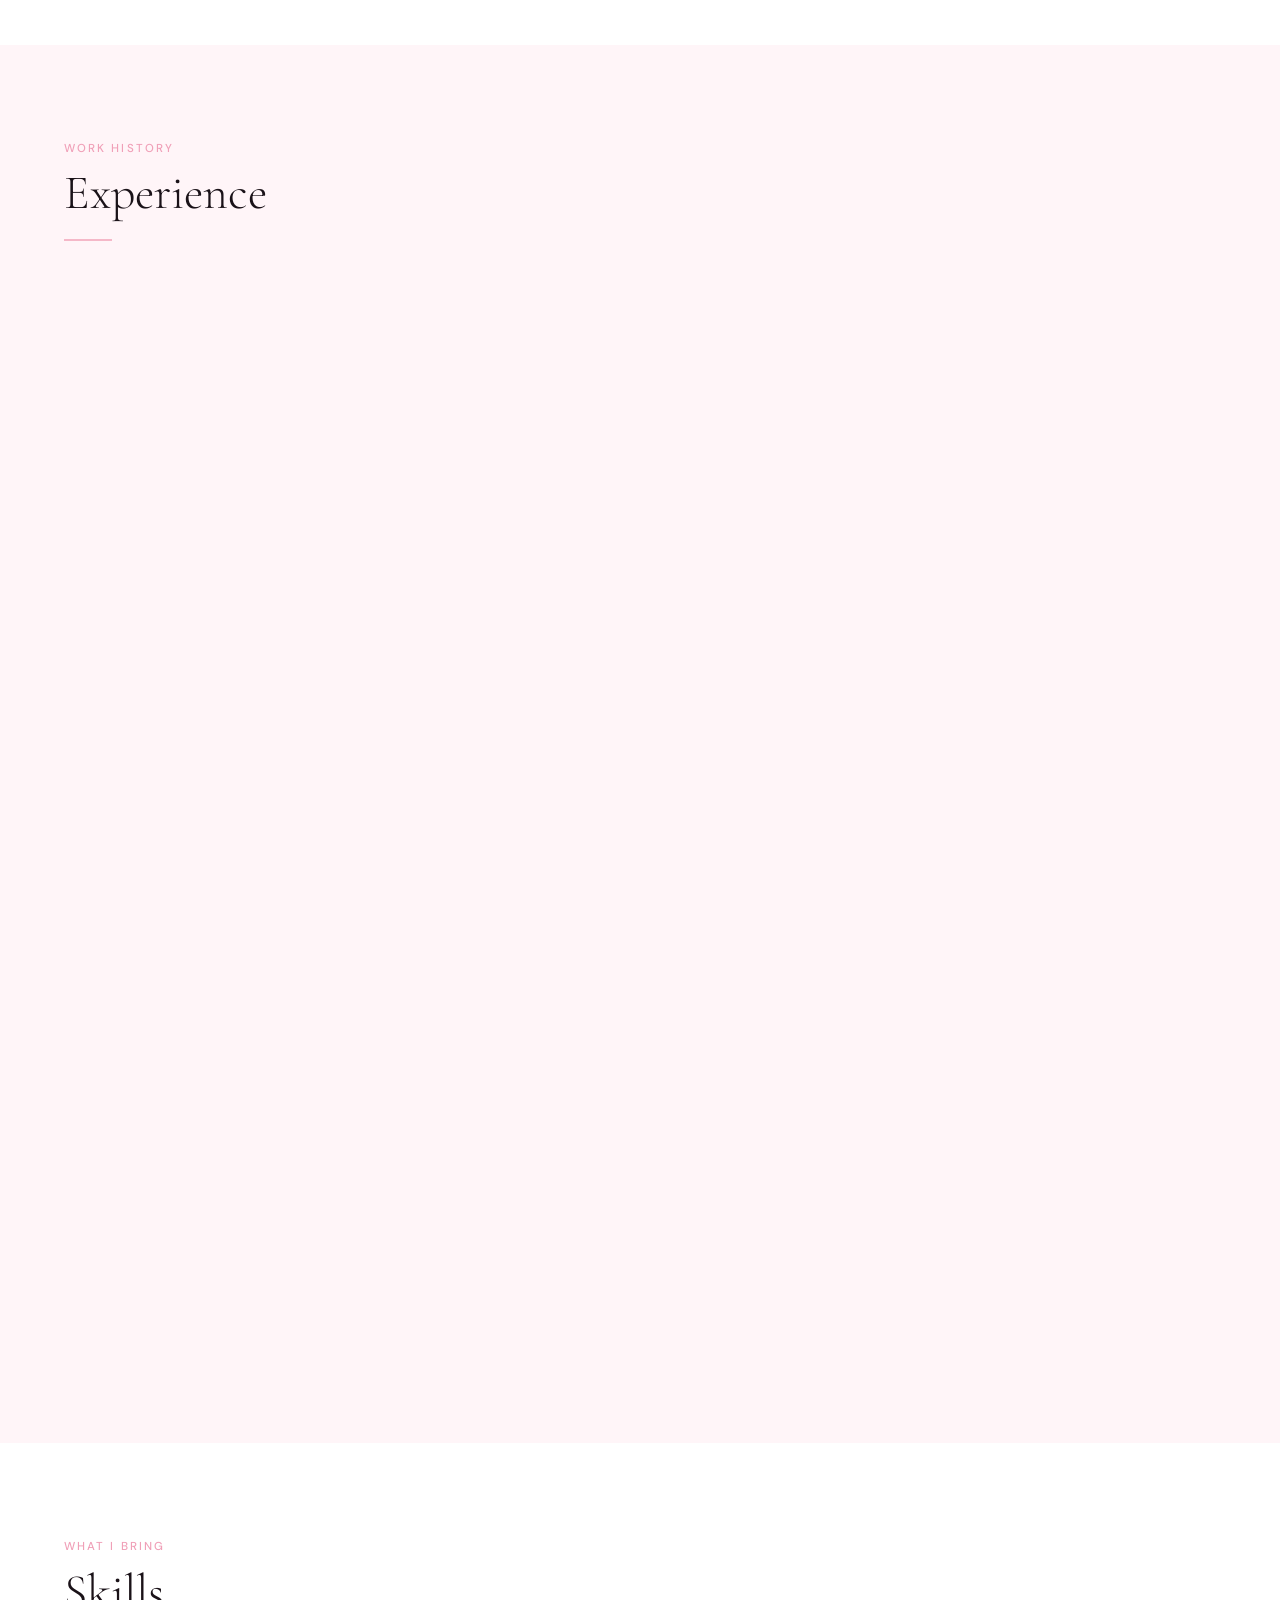
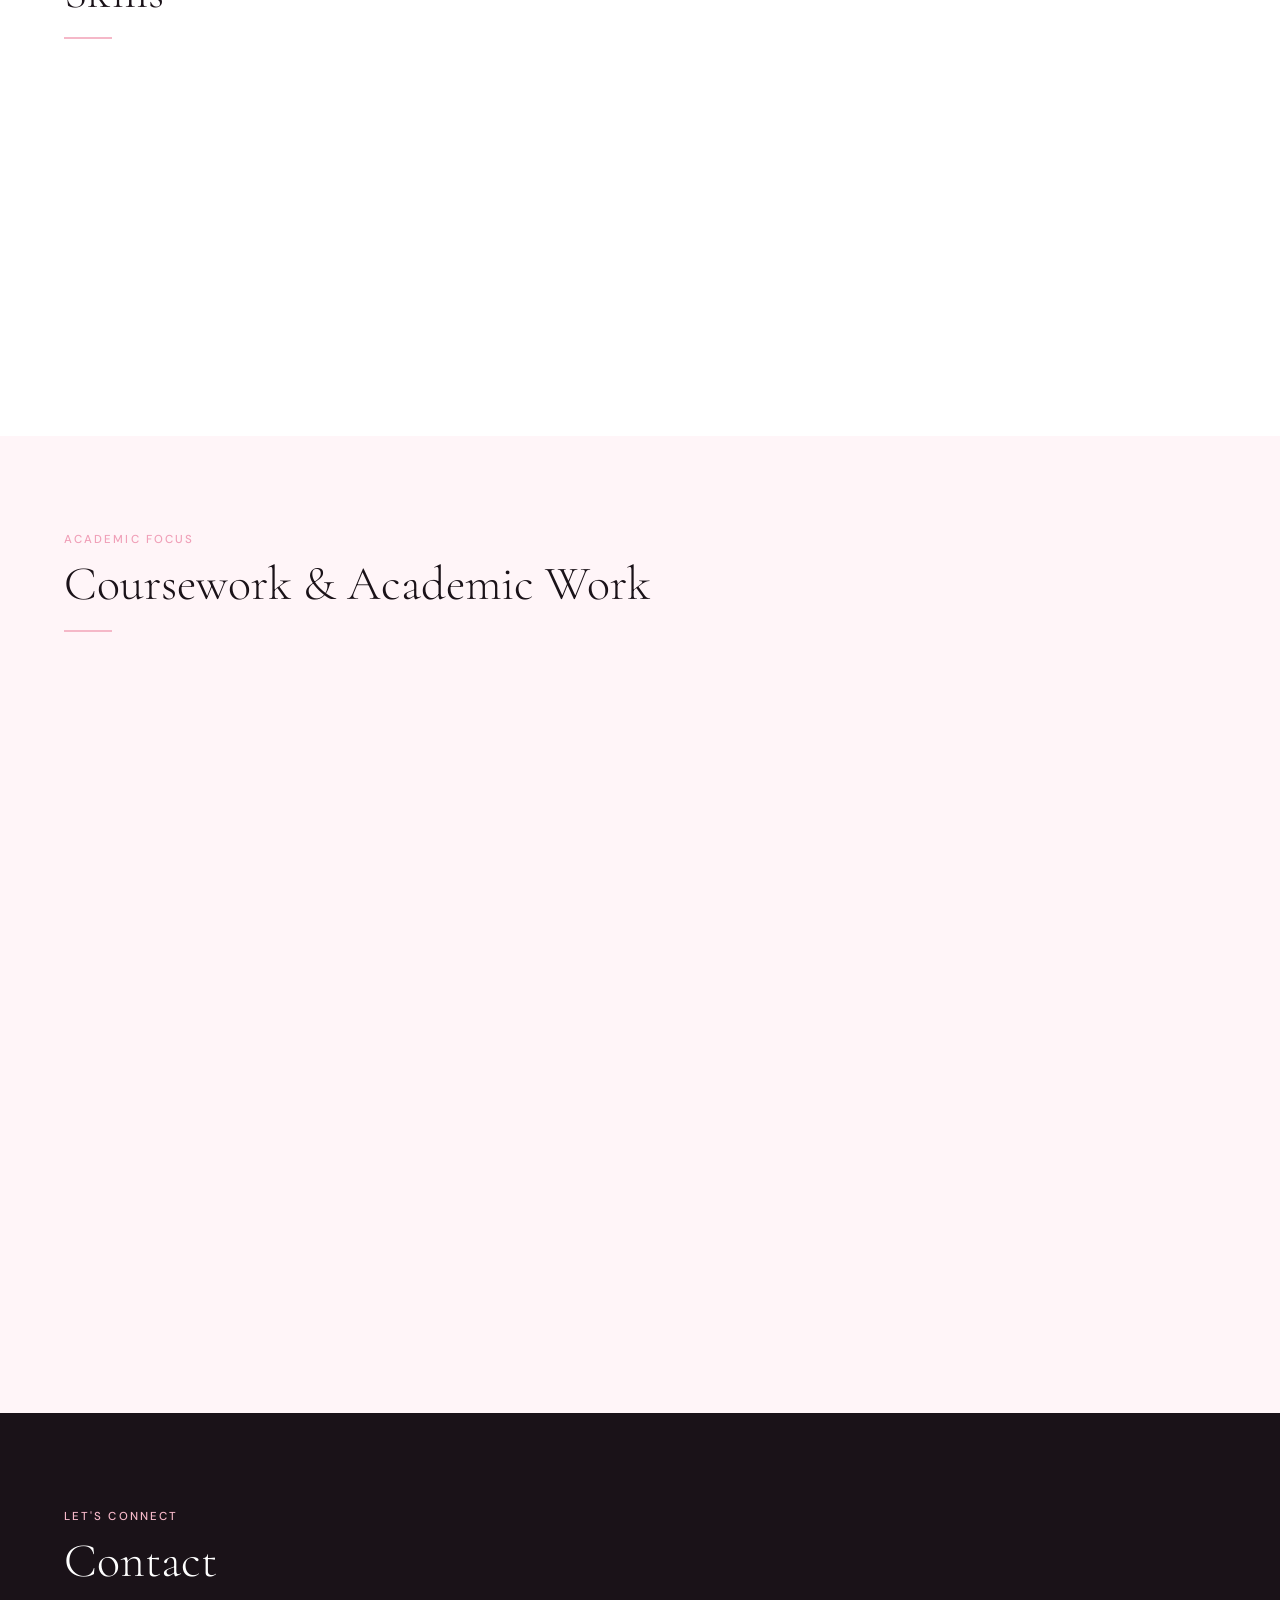
==== commit 0c742541: "Update index.html Changed the picture file location" ====
--- a/index.html
+++ b/index.html
@@ -41,7 +41,7 @@
   </div>
 
   <div class="hero-photo-wrap">
-    <img src="Screen_Shot_2026-03-10_at_1_11_37_PM.png" alt="Khushbu Patel" class="hero-photo" />
+    <img src="Screen Shot 2026-03-10 at 2.26.46 PM.png" alt="Khushbu Patel" class="hero-photo" />
   </div>
 
 </section>
@@ -308,4 +308,4 @@
     </form>
 
   </div>
-</sectio+</sectio
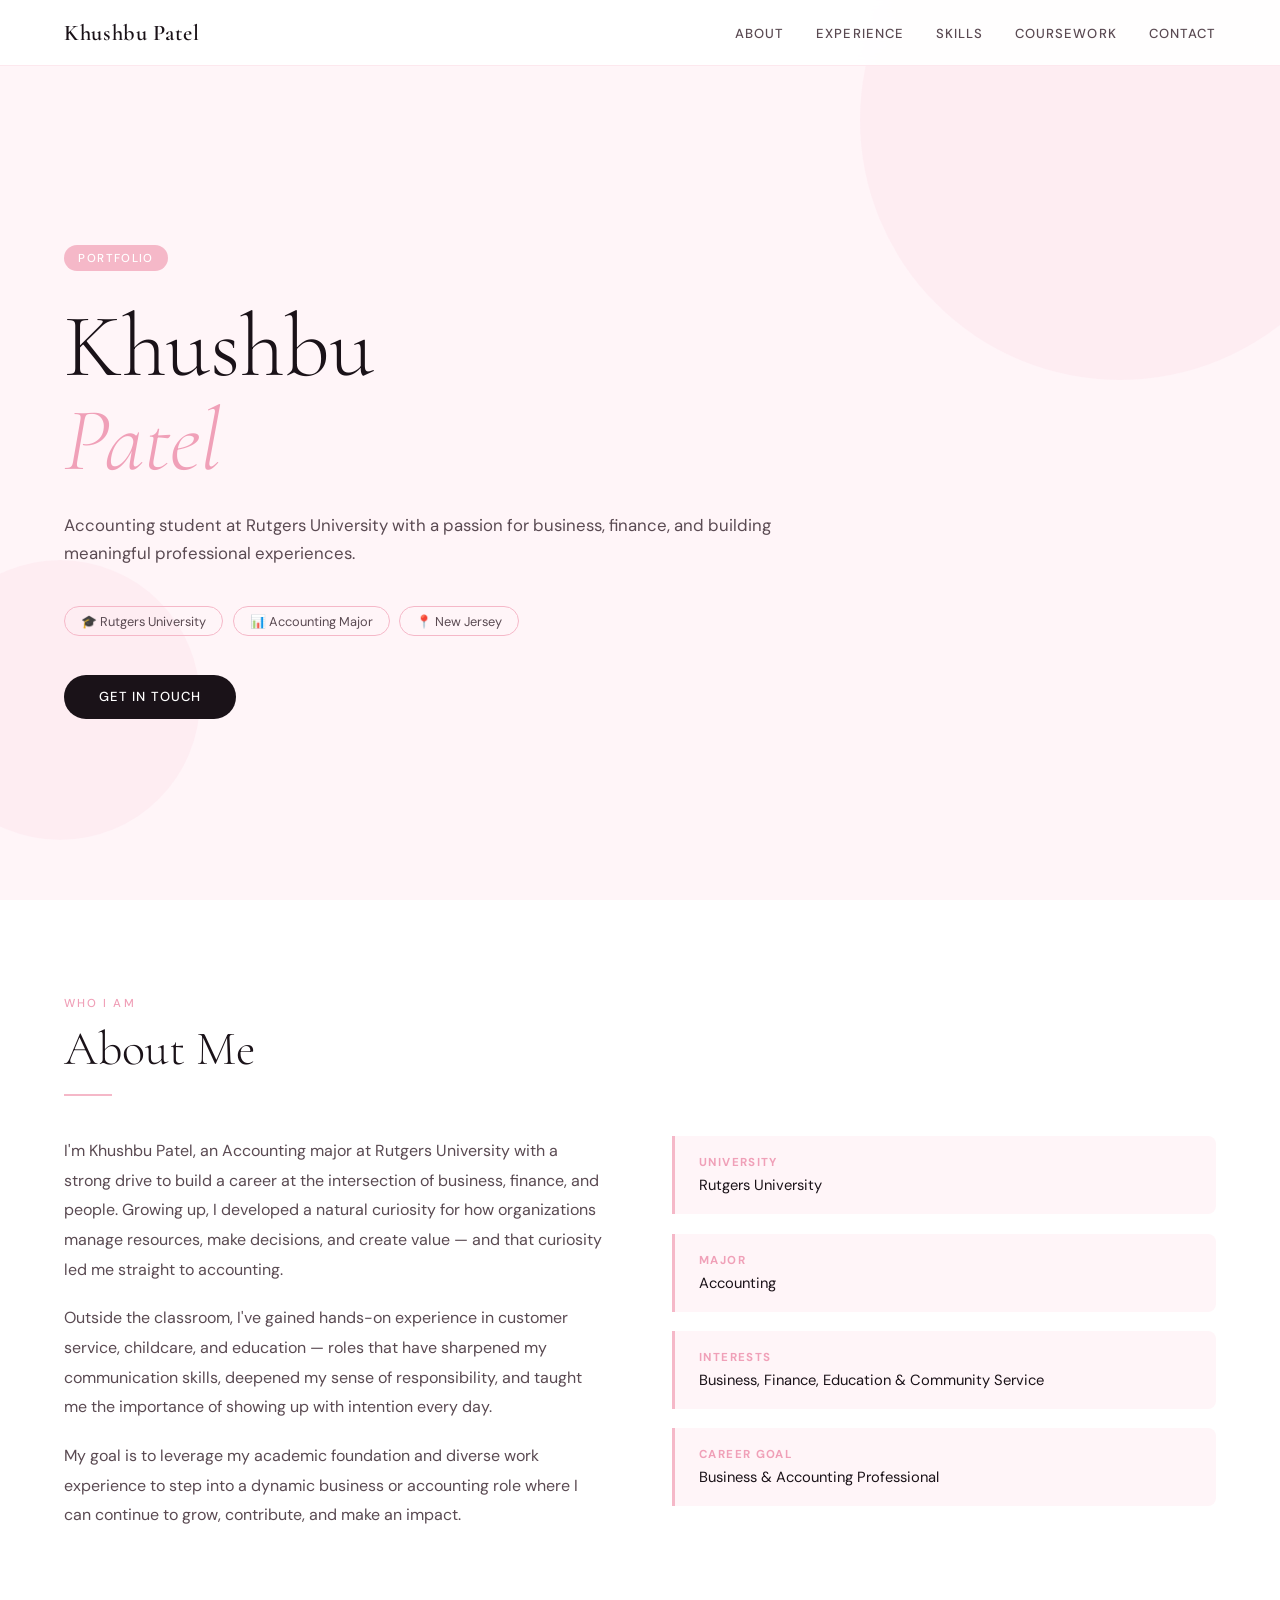
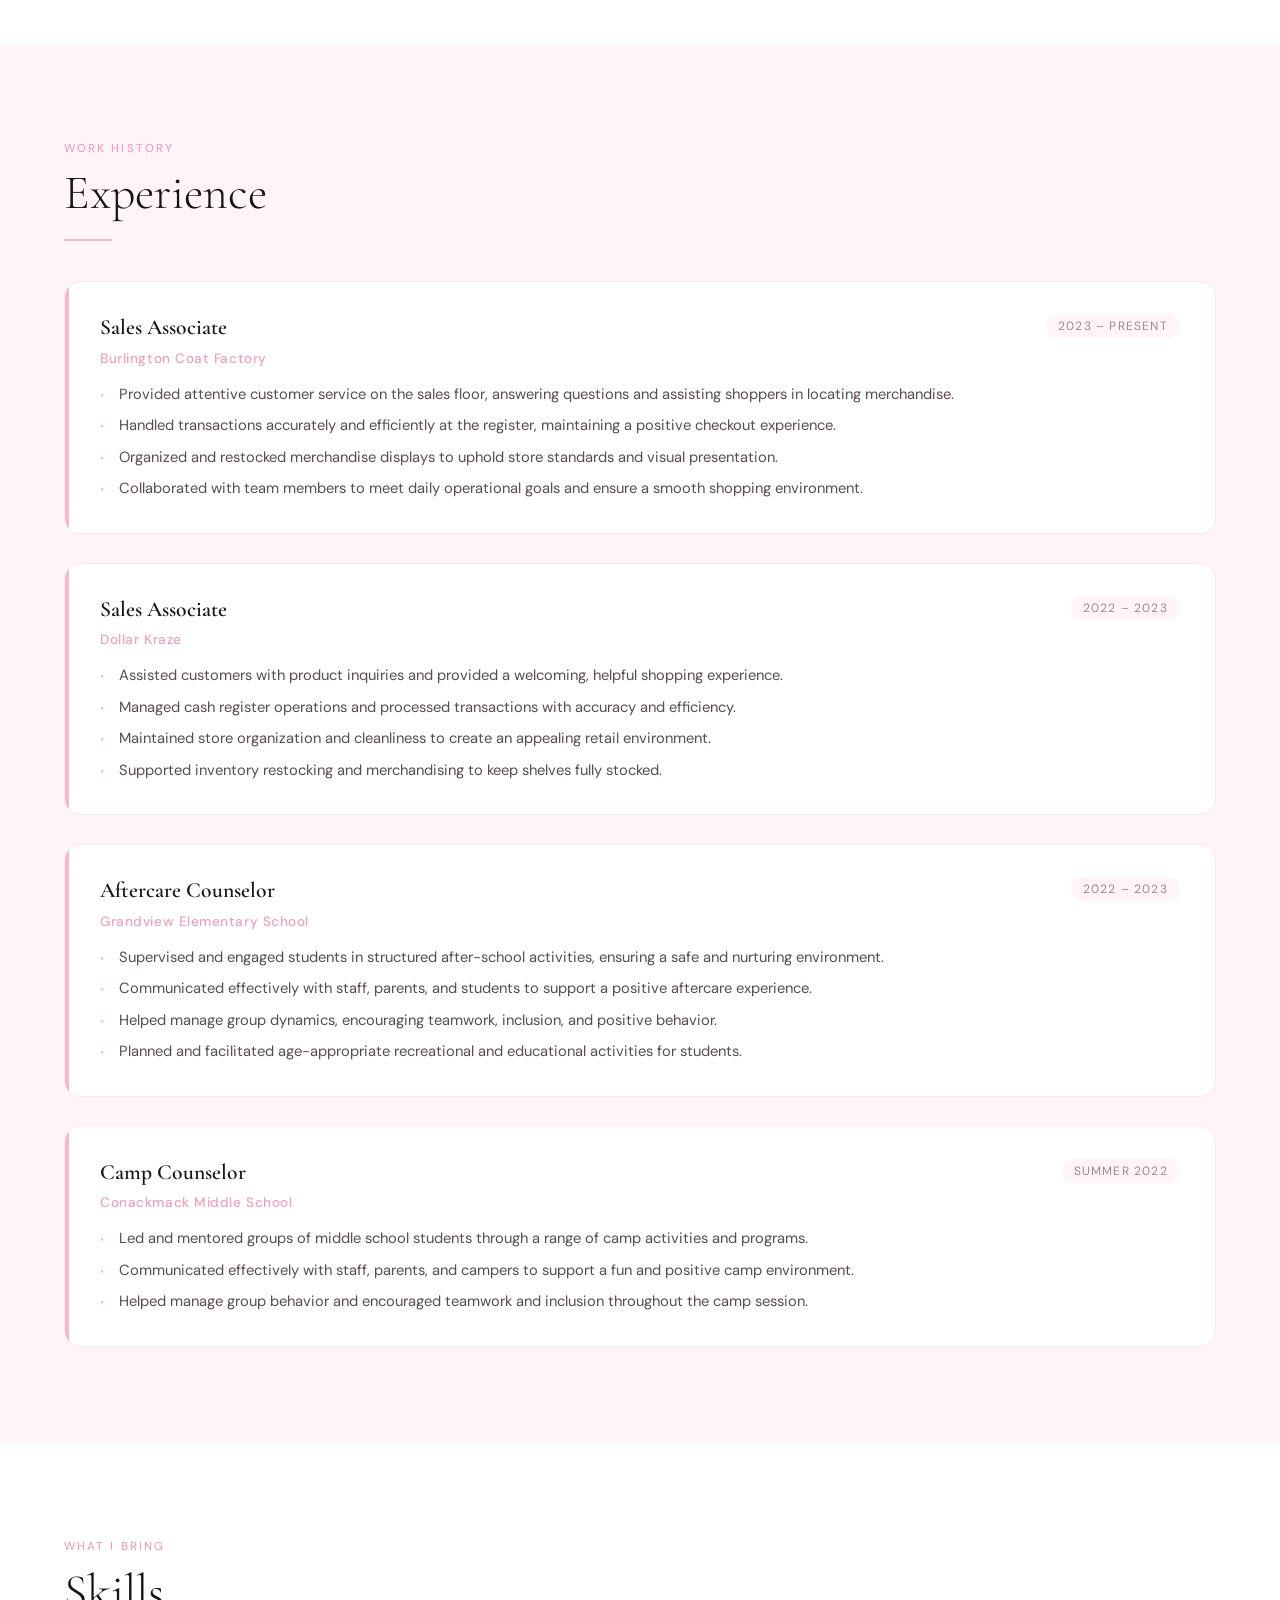
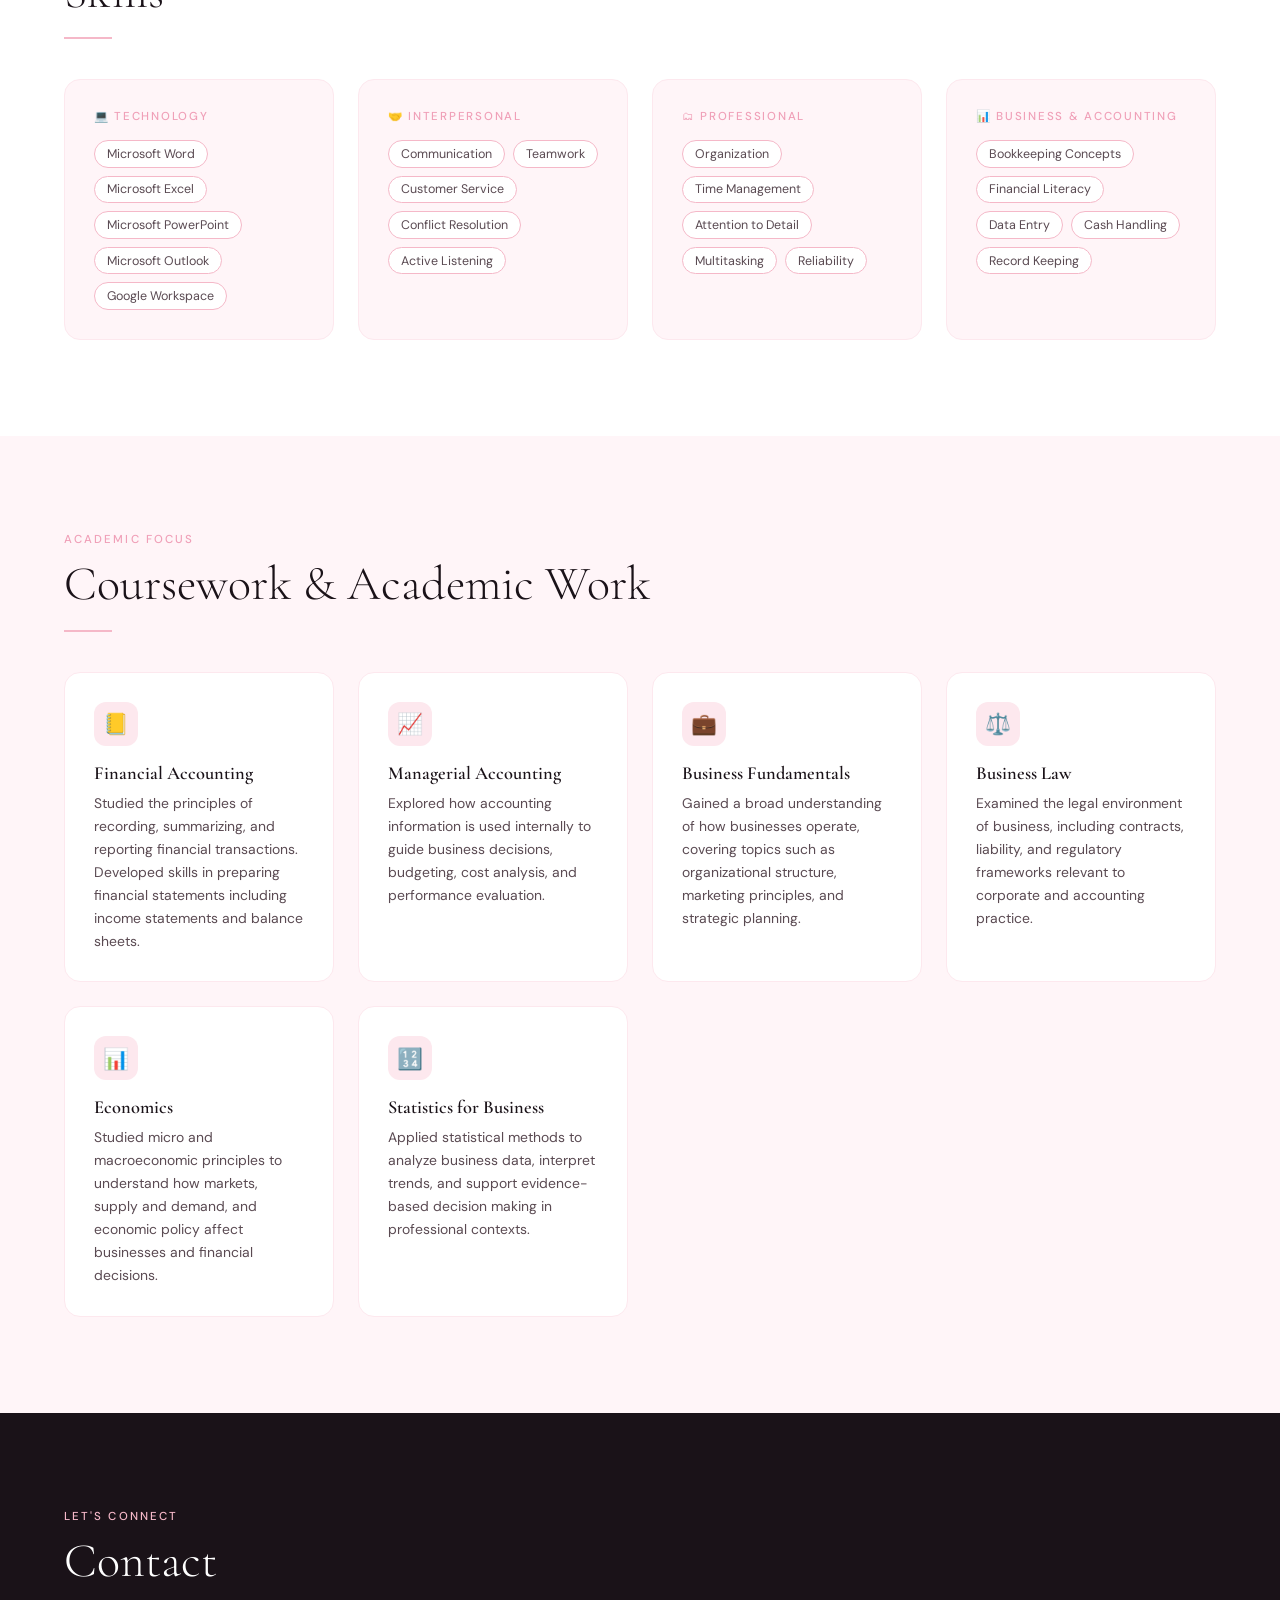
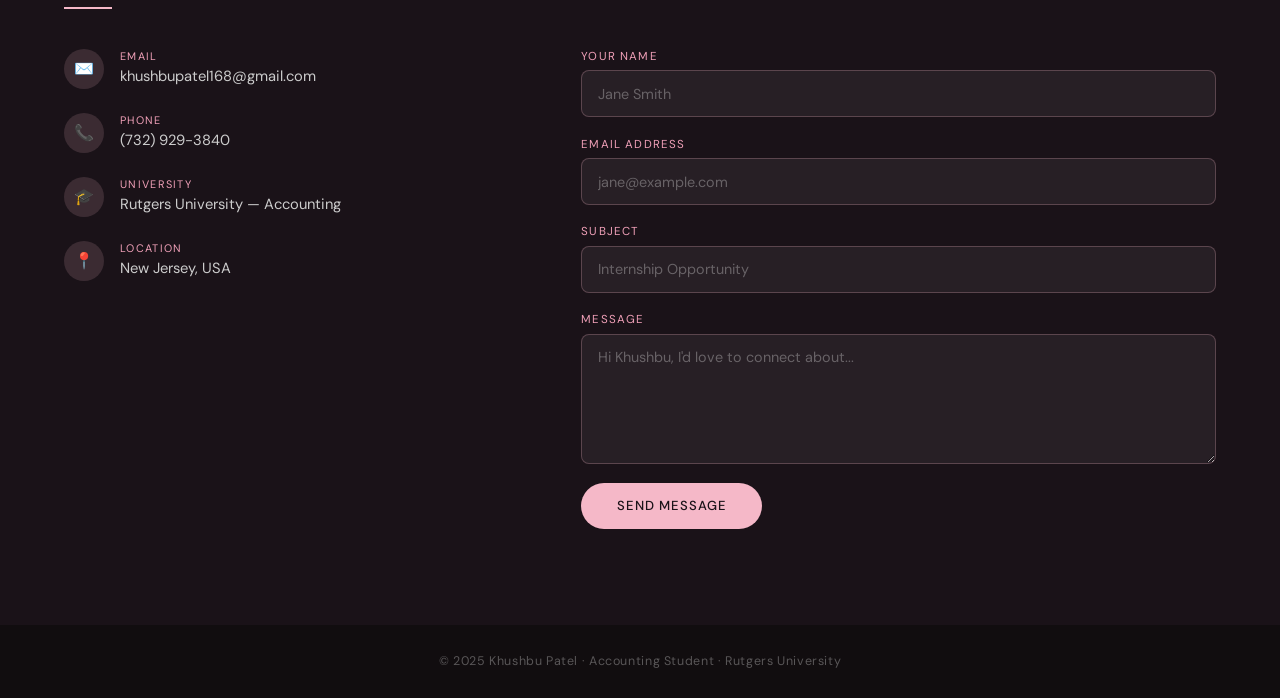
==== commit 69804806: "Final Website Changes DUDE this is the last one..." ====
--- a/index.html
+++ b/index.html
@@ -39,11 +39,6 @@
     </div>
     <a href="#contact" class="hero-cta">Get in Touch</a>
   </div>
-
-  <div class="hero-photo-wrap">
-    <img src="Screen Shot 2026-03-10 at 2.26.46 PM.png" alt="Khushbu Patel" class="hero-photo" />
-  </div>
-
 </section>
 
 <!-- ABOUT -->
@@ -261,7 +256,7 @@
         <div class="contact-icon">✉️</div>
         <div class="contact-item-text">
           <span class="contact-item-label">Email</span>
-          <span class="contact-item-value"><a href="/cdn-cgi/l/email-protection#7e15160b0d161c0b0e1f0a1b124f48463e19131f1712501d1113"><span class="__cf_email__" data-cfemail="c3a8abb6b0aba1b6b3a2b7a6aff2f5fb83a4aea2aaafeda0acae">[email&#160;protected]</span></a></span>
+          <span class="contact-item-value"><a href="mailto:khushbupatel168@gmail.com">khushbupatel168@gmail.com</a></span>
         </div>
       </div>
       <div class="contact-item">
@@ -308,4 +303,12 @@
     </form>
 
   </div>
-</sectio
+</section>
+
+<footer>
+  <p>© 2025 Khushbu Patel · Accounting Student · Rutgers University</p>
+</footer>
+
+<script src="main.js"></script>
+</body>
+</html>
--- a/styles.css
+++ b/styles.css
@@ -616,51 +616,6 @@
   color: rgba(255, 255, 255, 0.3);
   font-size: 0.78rem;
   letter-spacing: 0.05em;
-}
-
-/* ── HERO PHOTO ── */
-#hero {
-  justify-content: space-between;
-  gap: 3rem;
-}
-
-.hero-photo-wrap {
-  position: relative;
-  flex-shrink: 0;
-  animation: fadeUp 0.8s 0.2s ease both;
-}
-
-.hero-photo-wrap::before {
-  content: '';
-  position: absolute;
-  inset: -10px -10px 10px 10px;
-  border: 2px solid var(--pink);
-  border-radius: 2rem;
-  z-index: 0;
-}
-
-.hero-photo {
-  position: relative;
-  width: 300px;
-  height: 390px;
-  object-fit: cover;
-  object-position: top center;
-  border-radius: 1.8rem;
-  z-index: 1;
-  box-shadow: 0 20px 50px rgba(245, 184, 200, 0.45);
-  display: block;
-}
-
-@media (max-width: 900px) {
-  #hero {
-    flex-direction: column-reverse;
-    align-items: flex-start;
-  }
-
-  .hero-photo {
-    width: 200px;
-    height: 260px;
-  }
 }
 
 /* ── SCROLL REVEAL ── */
